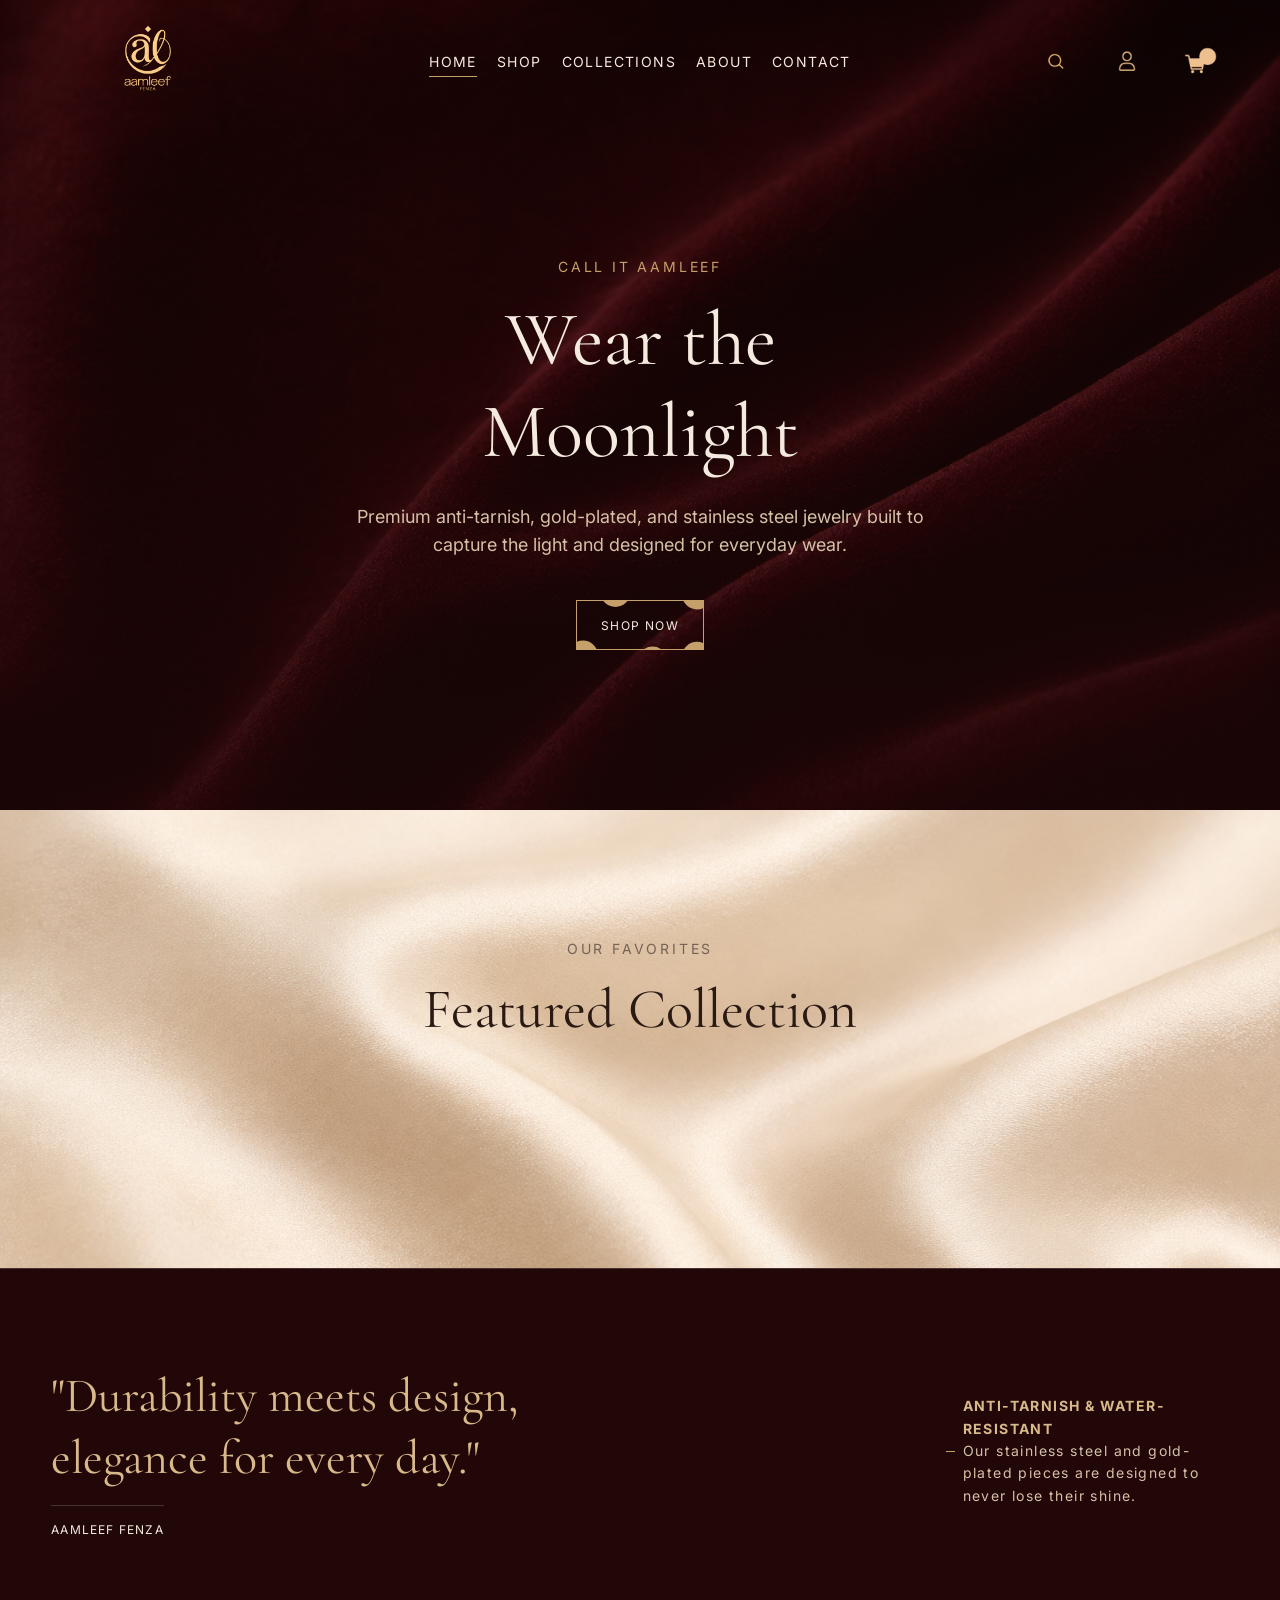
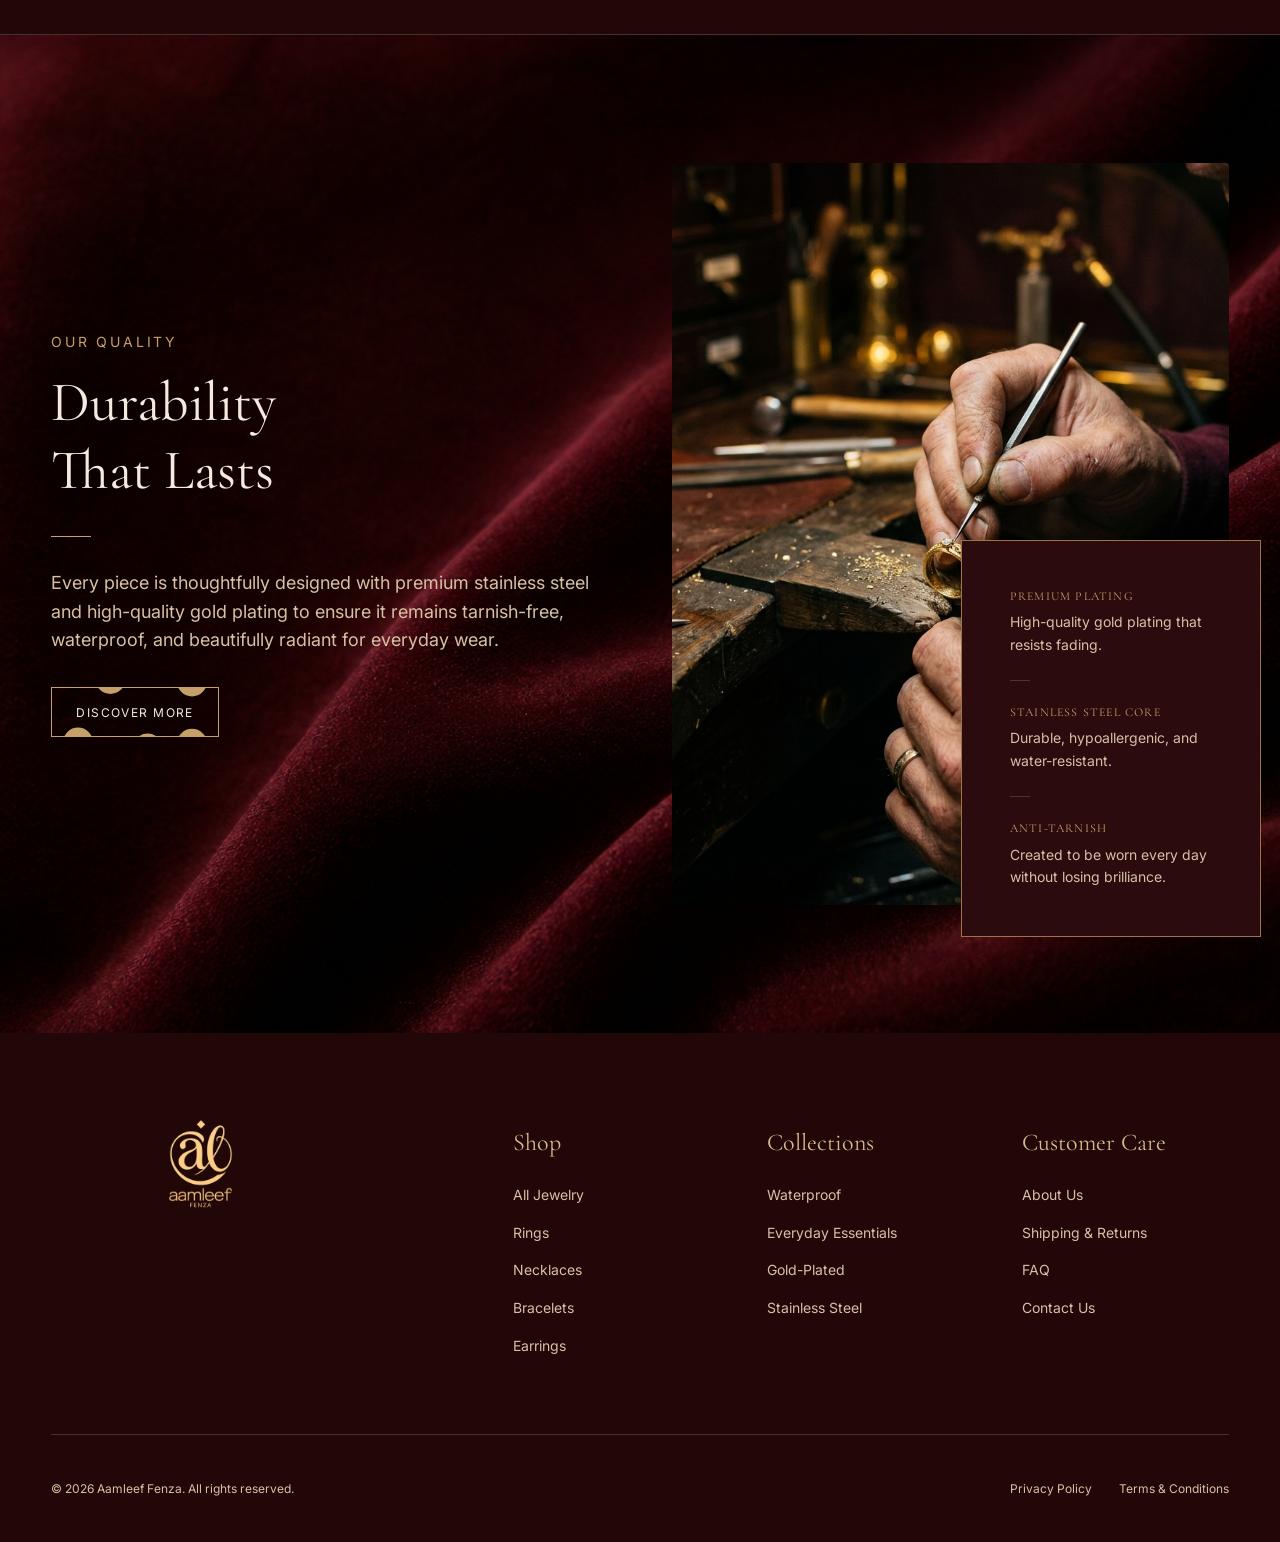
==== index.html @ 9d0b4dc7 "Initial commit: Aamleef storefront setup" ====
<!DOCTYPE html>
<html lang="en">

<head>
    <meta charset="UTF-8">
    <meta name="viewport" content="width=device-width, initial-scale=1.0">
    <title>Aamleef Fenza | Premium Stainless Steel & Gold-Plated Jewelry</title>
    <meta name="description"
        content="Discover premium anti-tarnish, gold-plated, and stainless steel jewelry designed for everyday wear and enduring beauty.">
    <link rel="preconnect" href="https://fonts.googleapis.com">
    <link rel="preconnect" href="https://fonts.gstatic.com" crossorigin>
    <link
        href="https://fonts.googleapis.com/css2?family=Cormorant+Garamond:wght@400;500;600;700&family=Inter:wght@300;400;500;600&display=swap"
        rel="stylesheet">
    <link rel="stylesheet" href="assets/css/style.css">
    <script type="module" src="https://cdn.shopify.com/storefront/web-components.js"></script>
    <link rel="icon" type="image/png" href="assets/images/favicon.png">
</head>

<body>
    <shopify-store store-domain="2p1s8f-yx.myshopify.com" public-access-token="730fb496b29ebd0c38574b927925f703"
        country="US" language="en">
        <header class="site-header">
            <div class="site-header__inner">
                <div class="header-left-col">
                    <button class="icon-btn mobile-menu-btn" aria-label="Menu">&#9776;</button>
                    <a href="index.html" class="logo"><img src="assets/images/logo.png?v=2" alt="Aamleef Fenza Logo"
                            class="header-logo-img"></a>
                </div>
                <nav class="main-nav">
                    <a href="index.html" class="nav-link active">Home</a>
                    <a href="shop.html" class="nav-link">Shop</a>
                    <a href="collections.html" class="nav-link">Collections</a>
                    <a href="about.html" class="nav-link">About</a>
                    <a href="contact.html" class="nav-link">Contact</a>
                </nav>
                <div class="header-icons" style="display: flex; align-items: center; gap: 0;">
                    <button class="icon-btn" aria-label="Search" onclick="openSearchModal()"
                        style="display: flex; align-items: center; justify-content: center; padding: 0; cursor: pointer;">
                        <img src="assets/images/icon-search.png" alt="Search"
                            style="width: 72px; height: 72px; object-fit: contain;">
                    </button>

                    <button class="icon-btn" aria-label="Account"
                        onclick="window.open('https://2p1s8f-yx.myshopify.com/account', '_blank')"
                        style="display: flex; align-items: center; justify-content: center; padding: 0; cursor: pointer;">
                        <img src="assets/images/icon-account.png" alt="Account"
                            style="width: 72px; height: 72px; object-fit: contain;">
                    </button>

                    <button class="icon-btn" aria-label="Cart" onclick="document.getElementById('cart').showModal()"
                        style="display: flex; align-items: center; justify-content: center; padding: 0; position: relative;">
                        <span id="cart-count"
                            style="position: absolute; top: 2px; right: 2px; background: #c6a06a; color: #210708; font-family: Inter, sans-serif; font-size: 0.6rem; font-weight: 700; min-width: 18px; height: 18px; border-radius: 50%; display: flex; align-items: center; justify-content: center; pointer-events: none; opacity: 0; transition: opacity 0.3s, transform 0.3s; transform: scale(0.5);">0</span>
                        <img src="assets/images/icon-cart.png" alt="Cart"
                            style="width: 72px; height: 72px; object-fit: contain;">
                    </button>
                </div>
            </div>
        </header>

        <div id="drawer-overlay"></div>

        <nav id="mobile-drawer" aria-label="Mobile Navigation">
            <div class="drawer-header">
                <a href="index.html" class="drawer-logo">
                    <img src="assets/images/logo.png?v=2" alt="Aamleef Fenza">
                </a>
                <button id="drawer-close" class="drawer-close" aria-label="Close menu">&times;</button>
            </div>
            <div class="drawer-nav">
                <a href="index.html" class="active">Home</a>
                <a href="shop.html">Shop</a>
                <a href="collections.html">Collections</a>
                <a href="about.html">About</a>
                <a href="contact.html">Contact</a>
            </div>
            <div class="drawer-footer">
                <button class="icon-btn" aria-label="Search" onclick="closeDrawer(); openSearchModal()"><img
                        src="assets/images/icon-search.png" alt="Search"
                        style="width:40px;height:40px;object-fit:contain;filter:invert(1) sepia(1) saturate(5) hue-rotate(345deg) brightness(0.9);"></button>
                <button class="icon-btn" aria-label="Cart"
                    onclick="closeDrawer(); document.getElementById('cart').showModal()"><img
                        src="assets/images/icon-cart.png" alt="Cart"
                        style="width:40px;height:40px;object-fit:contain;filter:invert(1) sepia(1) saturate(5) hue-rotate(345deg) brightness(0.9);"></button>
            </div>
        </nav>

        <main>
            <section class="hero">
                <div class="hero__video-wrapper">
                    <video autoplay loop muted playsinline poster="assets/images/bg-burgundy.png" class="hero__video">
                        <source src="assets/videos/hero-cinematic.mp4" type="video/mp4">
                    </video>
                    <div class="hero__video-overlay"></div>
                </div>

                <div class="container" style="position: relative; z-index: 5;">
                    <div class="hero__content reveal" style="margin: 0 auto; max-width: 800px; padding: 4rem 0;">
                        <span class="eyebrow">Call it Aamleef</span>
                        <h1 style="font-size: var(--fs-hero); margin-bottom: 1.5rem; color: var(--text-light);">Wear
                            the<br>Moonlight</h1>
                        <p
                            style="font-size: var(--fs-md); color: var(--text-muted-light); margin-left: auto; margin-right: auto; margin-bottom: 2.5rem; max-width: 600px;">
                            Premium anti-tarnish, gold-plated, and stainless steel jewelry built to capture the light
                            and designed for everyday wear.</p>
                        <div class="hero__actions" style="justify-content: center; margin-top: 2rem;">
                            <a href="shop.html" class="btn btn--primary" style="display: inline-flex; align-items: center; justify-content: center;">
                                <span></span><span></span><span></span><span></span><span></span>
                                <span>Shop Now</span>
                            </a>
                        </div>
                    </div>
                </div>
            </section>

            <section class="featured-collection">
                <div class="container">
                    <div class="section-header reveal">
                        <span class="eyebrow" style="color: var(--text-muted-dark);">Our Favorites</span>
                        <h2>Featured Collection</h2>
                    </div>
                    <div class="carousel-grid">
                        <shopify-list-context type="product" query="products" first="8">
                            <template>
                                <div class="product-card reveal is-visible">
                                    <div class="product-image-wrapper" style="position: relative;">
                                        <shopify-media query="product.selectedOrFirstAvailableVariant.image"
                                            style="width: 100%; height: 100%; object-fit: cover; display: block; aspect-ratio: 1; border-radius: 8px;"></shopify-media>
                                        <button shopify-attr--data-handle="product.handle"
                                            onclick="window.location.href = 'product.html?handle=' + this.getAttribute('data-handle')"
                                            class="btn btn--dark"
                                            style="position: absolute; bottom: 20px; left: 50%; transform: translateX(-50%); width: calc(100% - 40px); opacity: 0; transition: opacity 0.3s; z-index: 10;"><span></span><span></span><span></span><span></span><span></span><span>Buy now</span>
                                                </span></button>
                                    </div>
                                    <h3 class="product-title" style="margin-top: 1rem;"><shopify-data
                                            query="product.title"></shopify-data></h3>
                                    <p class="product-price"><shopify-money
                                            query="product.selectedOrFirstAvailableVariant.price"></shopify-money></p>
                                </div>
                            </template>
                        </shopify-list-context>
                    </div>
                    <style>
                        .carousel-grid {
                            display: flex;
                            overflow-x: auto;
                            scroll-snap-type: x mandatory;
                            gap: 2rem;
                            padding-bottom: 2rem;
                            /* Firefox elegant scrollbar */
                            scrollbar-width: thin;
                            scrollbar-color: var(--gold) rgba(43, 26, 20, 0.04);
                        }

                        /* WebKit (Chrome, Safari, Edge) elegant scrollbar */
                        .carousel-grid::-webkit-scrollbar {
                            height: 6px;
                            /* Small, thin, and unobtrusive */
                        }

                        .carousel-grid::-webkit-scrollbar-track {
                            background: rgba(43, 26, 20, 0.04);
                            /* Very faint dark track to match the cream background */
                            border-radius: 10px;
                        }

                        .carousel-grid::-webkit-scrollbar-thumb {
                            background: var(--gold);
                            border-radius: 10px;
                        }

                        .carousel-grid::-webkit-scrollbar-thumb:hover {
                            background: var(--gold-deep);
                        }

                        .carousel-grid>shopify-list-context {
                            display: contents;
                        }

                        .carousel-grid .product-card {
                            flex: 0 0 320px;
                            scroll-snap-align: start;
                        }

                        @media (max-width: 768px) {
                            .carousel-grid .product-card {
                                flex: 0 0 260px;
                            }
                        }

                        .product-card:hover .product-image-wrapper button {
                            opacity: 1 !important;
                        }
                    </style>
                </div>
            </section>

            <section class="quote-strip">
                <div class="container quote-strip__inner">
                    <blockquote class="reveal">
                        "Durability meets design,<br>elegance for every day."
                        <div
                            style="font-size: var(--fs-xs); font-family: var(--font-body); letter-spacing: 0.1em; color: var(--text-light); margin-top: 1rem; border-top: 1px solid var(--border-light); padding-top: 1rem; width: max-content;">
                            AAMLEEF FENZA</div>
                    </blockquote>
                    <div class="quote-strip__meta reveal" style="transition-delay: 0.2s;">
                        <div>
                            <span style="display:block">
                                <strong
                                    style="color: var(--gold-soft); letter-spacing: 0.1em; font-size: var(--fs-sm);">Anti-Tarnish
                                    & Water-Resistant</strong><br>
                                <span
                                    style="text-transform: none; font-size: var(--fs-sm); color: var(--text-muted-light);">Our
                                    stainless steel and gold-plated pieces are designed to never lose their
                                    shine.</span>
                            </span>
                        </div>
                    </div>
                </div>
            </section>

            <section class="story-split">
                <div class="container story-split__inner">
                    <div class="story-content reveal">
                        <span class="eyebrow">Our Quality</span>
                        <h2>Durability<br>That Lasts</h2>
                        <div style="width: 40px; height: 1px; background: var(--gold); margin-bottom: 2rem;"></div>
                        <p>Every piece is thoughtfully designed with premium stainless steel and high-quality gold
                            plating to ensure it remains tarnish-free, waterproof, and beautifully radiant for everyday
                            wear.</p>
                        <a href="about.html"
                            class="btn btn--primary"><span></span><span></span><span></span><span></span><span></span><span>Discover
                                More</span></a>
                    </div>
                    <div class="story-media reveal" style="transition-delay: 0.2s;">
                        <img src="assets/images/craftsmanship.png" alt="Premium gold-plated stainless steel jewelry">
                        <div class="story-info-card">
                            <div style="margin-bottom: 1.5rem;">
                                <h4
                                    style="font-size: var(--fs-xs); text-transform: uppercase; letter-spacing: 0.1em; color: var(--gold); margin-bottom: 0.5rem;">
                                    Premium Plating</h4>
                                <p style="font-size: var(--fs-sm); color: var(--text-muted-light); margin: 0;">
                                    High-quality gold plating that resists fading.</p>
                            </div>
                            <div
                                style="width: 20px; height: 1px; background: var(--border-light); margin-bottom: 1.5rem;">
                            </div>
                            <div style="margin-bottom: 1.5rem;">
                                <h4
                                    style="font-size: var(--fs-xs); text-transform: uppercase; letter-spacing: 0.1em; color: var(--gold); margin-bottom: 0.5rem;">
                                    Stainless Steel Core</h4>
                                <p style="font-size: var(--fs-sm); color: var(--text-muted-light); margin: 0;">Durable,
                                    hypoallergenic, and water-resistant.</p>
                            </div>
                            <div
                                style="width: 20px; height: 1px; background: var(--border-light); margin-bottom: 1.5rem;">
                            </div>
                            <div>
                                <h4
                                    style="font-size: var(--fs-xs); text-transform: uppercase; letter-spacing: 0.1em; color: var(--gold); margin-bottom: 0.5rem;">
                                    Anti-Tarnish</h4>
                                <p style="font-size: var(--fs-sm); color: var(--text-muted-light); margin: 0;">Created
                                    to be worn every day without losing brilliance.</p>
                            </div>
                        </div>
                    </div>
                </div>
            </section>
        </main>

        <dialog id="search-modal" class="search-modal">
            <div class="search-modal__inner">
                <div class="search-modal__topbar">
                    <div class="search-modal__title">Search the site</div>
                    <button id="search-close" class="search-close" type="button"
                        aria-label="Close search">&times;</button>
                </div>
                <form id="search-form" class="search-form">
                    <input id="search-input" class="search-field" type="search" name="query"
                        placeholder="Search pages or products">
                    <div id="search-results" class="search-results"></div>
                    <div id="search-empty" class="search-empty">
                        Start with one of these:
                        <div class="search-empty__links">
                            <a href="shop.html" data-search-index data-search-title="Shop all jewelry"
                                data-search-meta="Products">Shop all jewelry</a>
                            <a href="collections.html" data-search-index data-search-title="Collections"
                                data-search-meta="Page">Collections</a>
                            <a href="product.html?handle=lumiere-ring" data-search-index
                                data-search-title="Lumiere Ring" data-search-meta="Product">Lumiere Ring</a>
                            <a href="contact.html" data-search-index data-search-title="Contact"
                                data-search-meta="Support">Contact</a>
                        </div>
                    </div>
                </form>
            </div>
        </dialog>

        <footer class="site-footer">
            <div class="container">
                <div class="footer-grid">
                    <div class="footer-brand">
                        <a href="index.html" class="logo"><img src="assets/images/logo.png?v=2" alt="Aamleef Fenza Logo"
                                style="height: 200px; width: auto; margin: -60px 0;"></a>
                    </div>
                    <div class="footer-col">
                        <h4 class="footer-title">Shop</h4>
                        <ul class="footer-links">
                            <li><a href="shop.html">All Jewelry</a></li>
                            <li><a href="product.html?handle=lumiere-ring">Rings</a></li>
                            <li><a href="collections.html">Necklaces</a></li>
                            <li><a href="collections.html">Bracelets</a></li>
                            <li><a href="collections.html">Earrings</a></li>
                        </ul>
                    </div>
                    <div class="footer-col">
                        <h4 class="footer-title">Collections</h4>
                        <ul class="footer-links">
                            <li><a href="collections.html">Waterproof</a></li>
                            <li><a href="collections.html">Everyday Essentials</a></li>
                            <li><a href="collections.html">Gold-Plated</a></li>
                            <li><a href="collections.html">Stainless Steel</a></li>
                        </ul>
                    </div>
                    <div class="footer-col">
                        <h4 class="footer-title">Customer Care</h4>
                        <ul class="footer-links">
                            <li><a href="about.html">About Us</a></li>
                            <li><a href="contact.html">Shipping & Returns</a></li>
                            <li><a href="contact.html">FAQ</a></li>
                            <li><a href="contact.html">Contact Us</a></li>
                        </ul>
                    </div>
                </div>
                <div class="footer-bottom">
                    <p>&copy; 2026 Aamleef Fenza. All rights reserved.</p>
                    <div class="footer-legal">
                        <a href="contact.html" style="margin-right: 1.5rem; color: var(--text-muted-light);">Privacy
                            Policy</a>
                        <a href="contact.html" style="color: var(--text-muted-light);">Terms & Conditions</a>
                    </div>
                </div>
            </div>
        </footer>

        <shopify-cart id="cart"></shopify-cart>
    </shopify-store>
    <script src="assets/js/main.js"></script>
</body>

</html>
---- assets/css/style.css ----
:root {
  --bg-dark: #210708;
  --bg-dark-2: #2b0b0d;
  --bg-dark-3: #3a1114;
  --bg-cream: #f6f0e8;
  --bg-cream-2: #efe5d7;
  --gold: #c6a06a;
  --gold-soft: #d8b98a;
  --gold-deep: #9c7447;
  --text-light: #f4eadf;
  --text-muted-light: #d6c1a7;
  --text-dark: #2b1a14;
  --text-muted-dark: #746356;
  --border-light: rgba(244, 234, 223, 0.18);
  --border-dark: rgba(43, 26, 20, 0.12);
  --shadow-soft: 0 10px 30px rgba(0, 0, 0, 0.16);
  --shadow-luxury: 0 20px 60px rgba(20, 4, 4, 0.28);

  --font-display: 'Cormorant Garamond', serif;
  --font-body: 'Inter', sans-serif;

  --fs-xs: 0.75rem;
  --fs-sm: 0.875rem;
  --fs-base: 1rem;
  --fs-md: 1.125rem;
  --fs-lg: 1.5rem;
  --fs-xl: 2.25rem;
  --fs-2xl: 3.5rem;
  --fs-hero: clamp(3rem, 6vw, 5.5rem);
}

*,
*::before,
*::after {
  box-sizing: border-box;
}

html {
  scroll-behavior: smooth;
}

body {
  margin: 0;
  font-family: var(--font-body);
  background: var(--bg-dark) url('../images/bg-burgundy.png') center/cover fixed;
  color: var(--text-light);
  line-height: 1.6;
  -webkit-font-smoothing: antialiased;
  text-rendering: optimizeLegibility;
  padding-top: 96px;
}

img {
  max-width: 100%;
  display: block;
}

a {
  color: inherit;
  text-decoration: none;
}

button {
  font: inherit;
  background: none;
  border: none;
  cursor: pointer;
}

dialog {
  border: none;
  padding: 0;
}

h1,
h2,
h3,
h4,
h5,
h6 {
  font-family: var(--font-display);
  font-weight: 400;
  margin-top: 0;
  line-height: 1.2;
}

.container {
  width: min(92%, 1280px);
  margin-inline: auto;
}

.grid {
  display: grid;
  gap: 2rem;
}

.grid--4 {
  grid-template-columns: repeat(4, 1fr);
}

@media (max-width: 1024px) {
  .grid--4 {
    grid-template-columns: repeat(2, 1fr);
  }
}

@media (max-width: 640px) {
  .grid--4 {
    grid-template-columns: 1fr;
  }
}

/* Typography Utilities */
.text-display {
  font-family: var(--font-display);
}

.text-body {
  font-family: var(--font-body);
}

.text-center {
  text-align: center;
}

.uppercase {
  text-transform: uppercase;
  letter-spacing: 0.1em;
}

.muted-light {
  color: var(--text-muted-light);
}

.muted-dark {
  color: var(--text-muted-dark);
}

.text-dark {
  color: var(--text-dark);
}

/* Buttons */
.btn {
  display: inline-flex;
  align-items: center;
  justify-content: center;
  padding: 0.9rem 1.5rem;
  min-height: 46px;
  border: 1px solid var(--gold);
  text-transform: uppercase;
  letter-spacing: 0.12em;
  font-size: var(--fs-xs);
  position: relative;
  overflow: hidden;
  cursor: pointer;
  z-index: 1;
}

.btn span:not(:last-child) {
  position: absolute;
  left: 50%;
  top: 50%;
  transform: translate(-50%, -50%);
  height: 30px;
  width: 30px;
  background-color: var(--gold);
  border-radius: 50%;
  transition: .6s ease;
  z-index: -1;
}

.btn span:last-child {
  position: relative;
  z-index: 2;
  transition: color 0.3s ease;
}

.btn span:nth-child(1) {
  transform: translate(-3.3em, -4em);
}

.btn span:nth-child(2) {
  transform: translate(-6em, 1.3em);
}

.btn span:nth-child(3) {
  transform: translate(-.2em, 1.8em);
}

.btn span:nth-child(4) {
  transform: translate(3.5em, 1.4em);
}

.btn span:nth-child(5) {
  transform: translate(3.5em, -3.8em);
}

.btn:hover span:not(:last-child) {
  transform: translate(-50%, -50%) scale(5);
  transition: 1.5s ease;
}

.btn--primary {
  background: transparent;
  color: var(--text-light);
}

.btn--primary span:not(:last-child) {
  background-color: var(--gold);
}

.btn--primary:hover span:last-child {
  color: var(--bg-dark);
}

.btn--secondary {
  border-color: var(--border-light);
  color: var(--text-light);
}

.btn--secondary span:not(:last-child) {
  background-color: rgba(244, 234, 223, 0.15);
}

.btn--dark {
  border-color: var(--text-dark);
  color: var(--text-dark);
}

.btn--dark span:not(:last-child) {
  background-color: var(--text-dark);
}

.btn--dark:hover span:last-child {
  color: var(--bg-cream);
}


/* Animations */
.reveal {
  opacity: 0;
  transform: translateY(24px);
  transition: opacity 0.8s ease, transform 0.8s ease;
}

.reveal.is-visible {
  opacity: 1;
  transform: translateY(0);
}

/* Announcement Bar */
.announcement-bar {
  background: var(--bg-dark-2);
  color: var(--text-muted-light);
  text-align: center;
  padding: 0.5rem;
  font-size: var(--fs-xs);
  letter-spacing: 0.1em;
  text-transform: uppercase;
  border-bottom: 1px solid var(--border-light);
}

/* Header — always sticky, visible everywhere */
.site-header {
  position: fixed;
  top: 0;
  left: 0;
  right: 0;
  z-index: 1000;
  padding: 0;
  background: transparent;
  border-bottom: 1px solid transparent;
  transition: background 0.45s ease, border-color 0.45s ease;
}

/* Scrolled: dark background fills full width */
.site-header.is-scrolled {
  background: rgba(33, 7, 8, 0.96);
  backdrop-filter: blur(14px);
  -webkit-backdrop-filter: blur(14px);
  border-bottom: 1px solid var(--border-light);
}

/* ── Inner container: transitions to a narrowed pill when compact ── */
.site-header__inner {
  padding: 1rem 3.5%;
  display: flex;
  justify-content: space-between;
  align-items: center;
  width: 100%;
  max-width: 100%;
  margin: 0 auto;
  transition: padding 0.45s ease, max-width 0.45s ease, margin 0.45s ease;
}

/* Compact: inner shrinks to ~90% width, centered — the "narrow" effect */
.site-header.is-compact .site-header__inner {
  padding: 0.45rem 3%;
  max-width: 96%;
  margin: 0 auto;
}

@media (max-width: 768px) {
  .site-header__inner {
    padding: 1rem 1rem;
  }

  .site-header.is-compact .site-header__inner {
    padding: 0.9rem 1rem;
    max-width: 100%;
  }
}

.header-left-col {
  display: flex;
  align-items: center;
  flex: 1;
}

.header-phone {
  font-family: var(--font-display);
  font-size: 1.1rem;
  color: var(--gold-soft);
  letter-spacing: 0.1em;
  display: none;
}

@media (min-width: 1024px) {
  .header-phone {
    display: block;
  }
}

/* Logo image — large on hero, shrinks when compact */
.header-logo-img {
  height: 96px;
  width: auto;
  margin: -10px 0;
  transform: translateX(0);
  transition: height 0.45s ease, margin 0.45s ease, transform 0.45s ease;
}

@media (min-width: 1280px) {
  .header-logo-img {
    height: 148px;
    margin: -28px 0;
    transform: translateX(-8px);
  }
}

@media (min-width: 900px) and (max-width: 1279px) {
  .header-logo-img {
    height: 104px;
    margin: -18px 0;
    transform: translateX(-4px);
  }
}

/* Compact logo: small on all screen sizes */
/* Compact logo: properly shrink on scroll */
.site-header.is-compact .header-logo-img {
  height: 66px !important;
  margin: -6px 0 !important;
  transform: translateX(0) scale(0.9) !important;
}

@media (min-width: 1280px) {
  .site-header.is-compact .header-logo-img {
    height: 100px !important;
    margin: -10px 0 !important;
  }
}

@media (min-width: 900px) and (max-width: 1279px) {
  .site-header.is-compact .header-logo-img {
    height: 70px !important;
    margin: -8px 0 !important;
  }
}

/* ─── Mobile Navigation Drawer ──────────────────────────────── */
#drawer-overlay {
  display: none;
  position: fixed;
  inset: 0;
  background: rgba(10, 2, 2, 0.6);
  z-index: 1100;
  backdrop-filter: blur(2px);
  opacity: 0;
  transition: opacity 0.3s ease;
}

#drawer-overlay.is-open {
  display: block;
  opacity: 1;
}

#mobile-drawer {
  position: fixed;
  top: 0;
  left: 0;
  width: min(320px, 85vw);
  height: 100dvh;
  background: var(--bg-dark-2);
  border-right: 1px solid var(--border-light);
  z-index: 1200;
  display: flex;
  flex-direction: column;
  transform: translateX(-100%);
  transition: transform 0.38s cubic-bezier(0.4, 0, 0.2, 1);
  overflow-y: auto;
}

#mobile-drawer.is-open {
  transform: translateX(0);
}

.drawer-header {
  display: flex;
  align-items: center;
  justify-content: space-between;
  padding: 1.25rem 1.5rem;
  border-bottom: 1px solid var(--border-light);
}

.drawer-logo img {
  height: 60px;
  width: auto;
}

.drawer-close {
  color: var(--text-muted-light);
  font-size: 1.5rem;
  line-height: 1;
  padding: 0.25rem;
  transition: color 0.2s;
}

.drawer-close:hover {
  color: var(--gold);
}

.drawer-nav {
  padding: 2rem 1.5rem;
  display: flex;
  flex-direction: column;
  gap: 0;
  flex: 1;
}

.drawer-nav a {
  font-family: var(--font-display);
  font-size: 1.6rem;
  color: var(--text-light);
  padding: 0.75rem 0;
  border-bottom: 1px solid var(--border-light);
  letter-spacing: 0.04em;
  transition: color 0.2s, padding-left 0.2s;
}

.drawer-nav a:last-child {
  border-bottom: none;
}

.drawer-nav a:hover,
.drawer-nav a.active {
  color: var(--gold);
  padding-left: 0.5rem;
}

.drawer-footer {
  padding: 1.5rem;
  border-top: 1px solid var(--border-light);
  display: flex;
  gap: 1rem;
  justify-content: flex-start;
}

.drawer-footer .icon-btn img {
  width: 40px;
  height: 40px;
}

.logo {
  font-family: var(--font-display);
  font-size: var(--fs-lg);
  font-weight: 500;
  color: var(--gold);
  text-transform: uppercase;
  letter-spacing: 2px;
}

.main-nav {
  display: none;
}

@media (min-width: 900px) {
  .main-nav {
    display: flex;
    flex: 1;
    justify-content: center;
    gap: 1.25rem;
  }
}


@media (min-width: 900px) and (max-width: 1279px) {
  .site-header__inner {
    display: grid;
    grid-template-columns: auto 1fr auto;
    gap: 1rem;
  }

  .header-left-col,
  .header-icons {
    flex: unset;
  }

  .main-nav {
    gap: 0.9rem;
  }

  .nav-link {
    font-size: 0.72rem;
    letter-spacing: 0.08em;
  }

  .header-icons .icon-btn img {
    width: 52px !important;
    height: 52px !important;
  }
}

.nav-link {
  font-size: var(--fs-sm);
  text-transform: uppercase;
  letter-spacing: 0.1em;
  color: var(--text-light);
  transition: color 0.3s ease;
  position: relative;
  white-space: nowrap;
}

.nav-link::after {
  content: '';
  position: absolute;
  bottom: -4px;
  left: 0;
  width: 0;
  height: 1px;
  background: var(--gold);
  transition: width 0.3s ease;
}

.nav-link:hover::after,
.nav-link.active::after {
  width: 100%;
}

.header-icons {
  display: flex;
  gap: 0;
  align-items: center;
  flex: 1;
  justify-content: flex-end;
}

@media (min-width: 900px) {
  .header-icons {
    gap: 0.25rem;
  }
}

.mobile-menu-btn {
  display: flex;
  align-items: center;
  justify-content: center;
  font-size: 1.6rem;
  color: var(--gold);
  margin-right: -0.5rem;
  padding: 0.25rem;
  transition: opacity 0.2s;
}

.mobile-menu-btn:hover {
  opacity: 0.7;
}

@media (min-width: 900px) {
  .mobile-menu-btn {
    display: none;
  }
}

.icon-btn {
  color: var(--text-light);
  font-size: 1.2rem;
  transition: color 0.3s ease;
}

.icon-btn:hover {
  color: var(--gold);
}

.search-modal {
  width: min(92vw, 720px);
  background: var(--bg-cream);
  color: var(--text-dark);
  box-shadow: var(--shadow-luxury);
}

.search-modal::backdrop {
  background: rgba(20, 4, 4, 0.72);
  backdrop-filter: blur(8px);
}

.search-modal__inner {
  padding: 1.5rem;
}

.search-modal__topbar {
  display: flex;
  align-items: center;
  justify-content: space-between;
  gap: 1rem;
  margin-bottom: 1rem;
}

.search-modal__title {
  font-family: var(--font-display);
  font-size: var(--fs-xl);
}

.search-close {
  width: 42px;
  height: 42px;
  display: inline-flex;
  align-items: center;
  justify-content: center;
  border: 1px solid var(--border-dark);
  color: var(--text-dark);
}

.search-form {
  display: grid;
  gap: 1rem;
}

.search-field {
  width: 100%;
  min-height: 56px;
  padding: 0.95rem 1rem;
  border: 1px solid var(--border-dark);
  background: rgba(255, 255, 255, 0.5);
  color: var(--text-dark);
  font-family: var(--font-body);
  font-size: var(--fs-base);
}

.search-field:focus {
  outline: none;
  border-color: var(--gold-deep);
}

.search-results {
  display: grid;
  gap: 0.75rem;
}

.search-result {
  display: grid;
  gap: 0.2rem;
  padding: 0.9rem 1rem;
  border: 1px solid var(--border-dark);
  background: rgba(255, 255, 255, 0.45);
  transition: border-color 0.25s ease, transform 0.25s ease;
}

.search-result:hover {
  border-color: var(--gold-deep);
  transform: translateY(-1px);
}

.search-result__meta {
  font-size: var(--fs-xs);
  text-transform: uppercase;
  letter-spacing: 0.12em;
  color: var(--text-muted-dark);
}

.search-result__title {
  font-family: var(--font-display);
  font-size: var(--fs-lg);
}

.search-empty {
  padding: 1rem 0 0.25rem;
  color: var(--text-muted-dark);
}

.search-empty__links {
  display: flex;
  flex-wrap: wrap;
  gap: 0.75rem;
  margin-top: 1rem;
}

.search-empty__links a {
  padding: 0.55rem 0.85rem;
  border: 1px solid var(--border-dark);
}

/* Hero Section */
/* Hero Section */
/* Hero Section */
/* Hero Section */
.hero {
  position: relative;
  min-height: 90vh;
  display: flex;
  align-items: center;
  justify-content: center;
  /* Forces horizontal centering of child containers */
  overflow: hidden;
  padding-bottom: 3rem;
  margin-top: -96px;
  padding-top: calc(3rem + 96px);
  background: var(--bg-dark) url('../images/bg-burgundy.png') center/cover;
}

/* Video Wrapper Layer */
.hero__video-wrapper {
  position: absolute;
  top: 0;
  left: 0;
  width: 100%;
  height: 100%;
  z-index: 1;
  display: none;
  /* Hidden by default on mobile phones */
}

.hero__video {
  width: 100%;
  height: 100%;
  object-fit: cover;
  /* Forces the video to fill the screen without distorting */
}

/* Semi-transparent overlay to ensure text contrast stays perfect */
.hero__video-overlay {
  position: absolute;
  inset: 0;
  background: linear-gradient(to bottom, rgba(33, 7, 8, 0.4), rgba(33, 7, 8, 0.75));
}

/* Show the cinematic background video strictly on Tablet and Desktop views */
@media (min-width: 641px) {
  .hero__video-wrapper {
    display: block;
  }
}

@media (max-width: 768px) {
  .hero {
    min-height: 100dvh !important; /* Forces the section to be exactly full-screen on mobile */
    display: flex !important;
    align-items: center !important;
    justify-content: center !important;
    padding-bottom: 2rem;
    margin-top: -84px; /* Pulls it up perfectly behind your transparent mobile header */
    padding-top: calc(2rem + 84px);
    box-sizing: border-box;
  }
}

.hero__inner {
  display: grid;
  grid-template-columns: 1fr;
  gap: 3rem;
  align-items: center;
}

@media (min-width: 1024px) {
  .hero__inner {
    grid-template-columns: 1fr 1fr;
  }
}

.hero__content {
  padding: 2rem 0;
  z-index: 2;
  text-align: center;
  width: 100%;
}

.eyebrow {
  display: block;
  font-size: var(--fs-sm);
  text-transform: uppercase;
  letter-spacing: 0.2em;
  color: var(--gold);
  margin-bottom: 1rem;
}

.hero h1 {
  font-size: var(--fs-hero);
  margin-bottom: 1.5rem;
  color: var(--text-light);
}

.hero p {
  font-size: var(--fs-md);
  color: var(--text-muted-light);
  margin-bottom: 2.5rem;
  max-width: 80%;
}

.hero__actions {
  display: flex;
  gap: 1rem;
  flex-wrap: wrap;
}

.hero__media {
  position: relative;
  height: 60vh;
  width: 100%;
  border-radius: 4px;
  overflow: hidden;
}

@media (min-width: 1024px) {
  .hero__media {
    height: 80vh;
  }
}

.hero__media img {
  width: 100%;
  height: 100%;
  object-fit: cover;
  object-position: center;
}

/* Featured Collection */
.featured-collection {
  padding: 8rem 3rem;
  background: var(--bg-cream) url('../images/bg-creme.png') center/cover;
  color: var(--text-dark);
}

@media (min-width: 768px) {
  .featured-collection {
    padding: 8rem 5rem;
  }
}

@media (min-width: 1280px) {
  .featured-collection {
    padding: 8rem 6rem;
  }
}

.section-header {
  text-align: center;
  margin-bottom: 4rem;
}

.section-header h2 {
  font-size: var(--fs-2xl);
  color: var(--text-dark);
  margin-bottom: 1rem;
}

.product-card {
  background: #fbf7f1 url('../images/bg-creme.png') center/cover;
  color: var(--text-dark);
  border: 1px solid rgba(43, 26, 20, 0.08);
  padding-bottom: 1.5rem;
  transition: transform 0.35s ease, box-shadow 0.35s ease;
  position: relative;
  text-align: center;
}

.product-card:hover {
  transform: translateY(-6px);
  box-shadow: var(--shadow-soft);
}

.product-image-wrapper {
  position: relative;
  aspect-ratio: 4/5;
  overflow: hidden;
  background: var(--bg-cream-2);
  margin-bottom: 1.5rem;
}

.product-image-wrapper img {
  width: 100%;
  height: 100%;
  object-fit: cover;
  transition: transform 0.8s ease;
}

.product-card:hover .product-image-wrapper img {
  transform: scale(1.05);
}

.product-title {
  font-family: var(--font-display);
  font-size: var(--fs-lg);
  margin-bottom: 0.5rem;
}

.product-info .price {
  font-family: var(--font-display);
  /* Adds the luxury serif font */
  font-size: 2rem;
  /* Slightly larger for better hierarchy */
  color: var(--text-dark);
  /* Crisp, high-contrast visibility */
  margin-bottom: 1.5rem;
}

/* --- Desktop Product Card Layout Logic --- */
/* --- Desktop Product Card Layout Logic (Static Button) --- */
.product-card {
  display: flex !important;
  flex-direction: column !important;
  justify-content: space-between !important; 
  height: 100%;
}

.product-card__buy-btn {
  opacity: 1 !important;             /* Permanently visible on desktop */
  transform: none !important;         /* Removes the hover sliding movement */
  position: relative !important;      /* Safely anchors the inner bubble spans */
  overflow: hidden !important;        /* Keeps bubble effects contained inside */
  width: 85% !important;
  margin: 0.75rem auto 0 auto !important; /* Spaces it perfectly below the price */
  display: inline-flex !important;
}

/* Clear out the old hover activation rule completely */
@media (min-width: 769px) {
  .product-card:hover .product-card__buy-btn {
    opacity: 1 !important;
    transform: none !important;
  }
}

.product-card:hover .btn {
  opacity: 1;
  transform: translateX(-50%) translateY(0);
}

/* Quote Strip */
.quote-strip {
  padding: 6rem 0;
  background: var(--bg-dark-3) url('../images/bg-burgundy.png') center/cover fixed;
  border-top: 1px solid var(--border-light);
  border-bottom: 1px solid var(--border-light);
}

.quote-strip__inner {
  display: grid;
  grid-template-columns: 1fr;
  gap: 3rem;
  align-items: center;
}

@media (min-width: 1024px) {
  .quote-strip__inner {
    grid-template-columns: 3fr 1fr;
  }
}

.quote-strip blockquote {
  font-family: var(--font-display);
  font-size: clamp(2rem, 4vw, 3rem);
  margin: 0;
  color: var(--gold-soft);
  line-height: 1.3;
}

.quote-strip__meta {
  display: flex;
  flex-direction: column;
  gap: 1.5rem;
}

.quote-strip__meta div {
  font-size: var(--fs-sm);
  text-transform: uppercase;
  letter-spacing: 0.1em;
  color: var(--text-muted-light);
  display: flex;
  align-items: center;
  gap: 0.5rem;
}

.quote-strip__meta div::before {
  content: '';
  width: 20px;
  height: 1px;
  background: var(--gold);
}

/* Story Split */
.story-split {
  padding: 8rem 0;
  background: var(--bg-dark) url('../images/bg-burgundy.png') center/cover;
}

.story-split__inner {
  display: grid;
  grid-template-columns: 1fr;
  gap: 4rem;
  align-items: center;
}

@media (min-width: 1024px) {
  .story-split__inner {
    grid-template-columns: 1fr 1fr;
  }
}

.story-media {
  position: relative;
  aspect-ratio: 3/4;
}

.story-media img {
  width: 100%;
  height: 100%;
  object-fit: cover;
  border-radius: 4px;
}

.story-info-card {
  position: absolute;
  bottom: -2rem;
  right: -2rem;
  background: var(--bg-dark-2);
  padding: 3rem;
  border: 1px solid var(--gold-deep);
  max-width: 300px;
  display: none;
}

@media (min-width: 1024px) {
  .story-info-card {
    display: block;
  }
}

.story-content h2 {
  font-size: var(--fs-2xl);
  margin-bottom: 2rem;
}

.story-content p {
  color: var(--text-muted-light);
  margin-bottom: 2rem;
  font-size: var(--fs-md);
}

/* Footer */
.site-footer {
  background: var(--bg-dark);
  padding: 6rem 0 2rem;
  border-top: none;
}

.footer-grid {
  display: grid;
  grid-template-columns: 1fr;
  gap: 3rem;
  margin-bottom: 4rem;
}

@media (min-width: 768px) {
  .footer-grid {
    grid-template-columns: repeat(2, 1fr);
  }
}

@media (min-width: 1024px) {
  .footer-grid {
    grid-template-columns: 2fr 1fr 1fr 1fr;
  }
}

.footer-brand .logo {
  font-size: var(--fs-2xl);
  margin-bottom: 1.5rem;
  display: inline-block;
}

.footer-brand p {
  color: var(--text-muted-light);
  max-width: 300px;
}

.footer-title {
  font-family: var(--font-display);
  font-size: var(--fs-lg);
  color: var(--gold-soft);
  margin-bottom: 1.5rem;
}

.footer-links {
  list-style: none;
  padding: 0;
  margin: 0;
}

.footer-links li {
  margin-bottom: 0.75rem;
}

.footer-links a {
  color: var(--text-muted-light);
  font-size: var(--fs-sm);
  transition: color 0.3s ease;
}

.footer-links a:hover {
  color: var(--gold);
}

.footer-bottom {
  border-top: 1px solid var(--border-light);
  padding-top: 2rem;
  display: flex;
  flex-direction: column;
  align-items: center;
  gap: 1rem;
  font-size: var(--fs-xs);
  color: var(--text-muted-light);
}

@media (min-width: 768px) {
  .footer-bottom {
    flex-direction: row;
    justify-content: space-between;
  }
}

/* Page Headers (Shop, About, etc) */
.page-header {
  padding: 10rem 0 6rem;
  background: var(--bg-dark-2) url('../images/bg-burgundy.png') center/cover;
  text-align: center;
  border-bottom: 1px solid var(--border-light);
}

.page-header h1 {
  font-size: clamp(3rem, 5vw, 4rem);
  color: var(--text-light);
  margin-bottom: 1rem;
}

.breadcrumbs {
  font-size: var(--fs-xs);
  text-transform: uppercase;
  letter-spacing: 0.1em;
  color: var(--text-muted-light);
}

.breadcrumbs a {
  transition: color 0.3s ease;
}

.breadcrumbs a:hover {
  color: var(--gold);
}

/* Shop Layout */
.shop-layout {
  padding: 4rem 0;
  background: var(--bg-cream) url('../images/bg-creme.png') center/cover;
  color: var(--text-dark);
}

@media (min-width: 768px) {
  .shop-layout {
    padding: 4rem 0;
  }
}

@media (min-width: 1280px) {
  .shop-layout {
    padding: 4rem 0;
  }
}

.sidebar h3 {
  font-family: var(--font-display);
  font-size: var(--fs-lg);
  margin-bottom: 1.5rem;
  padding-bottom: 0.5rem;
  border-bottom: 1px solid var(--border-dark);
}

.filter-group {
  margin-bottom: 2rem;
}

.filter-group h4 {
  font-size: var(--fs-sm);
  text-transform: uppercase;
  letter-spacing: 0.1em;
  margin-bottom: 1rem;
  font-family: var(--font-body);
  font-weight: 600;
}

.filter-list {
  list-style: none;
  padding: 0;
  margin: 0;
}

.filter-list li {
  margin-bottom: 0.5rem;
}

.filter-list label {
  display: flex;
  align-items: center;
  gap: 0.5rem;
  font-size: var(--fs-sm);
  color: var(--text-muted-dark);
  cursor: pointer;
}

.shop-toolbar {
  display: flex;
  justify-content: space-between;
  align-items: center;
  margin-bottom: 2rem;
  font-size: var(--fs-sm);
  gap: 1rem;
  flex-wrap: wrap;
}

.shop-toolbar select {
  padding: 0.5rem;
  border: 1px solid var(--border-dark);
  background: transparent;
  font-family: inherit;
  font-size: inherit;
  color: inherit;
}

.shop-toolbar__controls {
  display: flex;
  gap: 0.75rem;
  align-items: center;
  flex-wrap: wrap;
}

.shop-search {
  min-width: min(100%, 280px);
}

.shop-aside-card {
  border: 1px solid var(--border-dark);
  padding: 1.5rem;
  margin-bottom: 1.5rem;
}

.shop-aside-card p {
  color: var(--text-muted-dark);
  margin-bottom: 1rem;
}

.shop-link-list {
  list-style: none;
  padding: 0;
  margin: 0;
  display: grid;
  gap: 0.75rem;
}

.shop-link-list a {
  color: var(--text-dark);
  border-bottom: 1px solid var(--border-dark);
  padding-bottom: 0.5rem;
}

/* Product Detail */
.product-detail-section {
  background: var(--bg-cream) url('../images/bg-creme.png') center/cover;
  color: var(--text-dark);
  padding: 4rem 3rem;
}

@media (min-width: 768px) {
  .product-detail-section {
    padding: 4rem 5rem;
  }
}

@media (min-width: 1280px) {
  .product-detail-section {
    padding: 4rem 6rem;
  }
}

.product-detail-grid {
  display: grid;
  gap: 4rem;
}

@media (min-width: 1024px) {
  .product-detail-grid {
    grid-template-columns: 1fr 1fr;
  }
}

.product-gallery {
  display: flex;
  flex-direction: column;
  gap: 1rem;
}

.gallery-main {
  aspect-ratio: 4/5;
  background: var(--bg-cream-2);
}

.gallery-main img {
  width: 100%;
  height: 100%;
  object-fit: cover;
}

.gallery-thumbs {
  display: grid;
  grid-template-columns: repeat(4, 1fr);
  gap: 1rem;
}

.gallery-thumbs button {
  aspect-ratio: 1;
  padding: 0;
  background: var(--bg-cream-2);
  border: 1px solid transparent;
  transition: border-color 0.3s ease;
}

.gallery-thumbs button:hover,
.gallery-thumbs button.active {
  border-color: var(--gold);
}

.gallery-thumbs img {
  width: 100%;
  height: 100%;
  object-fit: cover;
}

.product-info h1 {
  font-size: var(--fs-2xl);
  margin-bottom: 0.5rem;
  color: var(--text-dark);
}

.product-info .price {
  font-family: var(--font-display);
  /* Adds the luxury serif font */
  font-size: 2rem;
  /* Slightly larger for better hierarchy */
  color: var(--text-dark);
  /* Crisp, high-contrast visibility */
  margin-bottom: 1.5rem;
}

.product-info .desc {
  font-size: var(--fs-md);
  color: var(--text-muted-dark);
  margin-bottom: 2rem;
  line-height: 1.8;
}

.variant-selector {
  margin-bottom: 2rem;
}

.variant-selector h4 {
  font-family: var(--font-body);
  font-size: var(--fs-sm);
  text-transform: uppercase;
  letter-spacing: 0.1em;
  margin-bottom: 1rem;
}

.material-options {
  display: flex;
  gap: 1rem;
}

.material-btn {
  width: 30px;
  height: 30px;
  border-radius: 50%;
  border: 2px solid transparent;
  padding: 2px;
}

.material-btn.active {
  border-color: var(--gold);
}

.material-btn span {
  display: block;
  width: 100%;
  height: 100%;
  border-radius: 50%;
}

.material-gold {
  background: #d4af37;
}

.material-rose {
  background: #b76e79;
}

.material-white {
  background: #e6e8fa;
}

.add-to-cart-group {
  display: flex;
  gap: 1rem;
  margin-bottom: 3rem;
}

.qty-selector {
  display: flex;
  border: 1px solid var(--border-dark);
  align-items: center;
}

.qty-selector button {
  padding: 0.5rem 1rem;
  color: var(--text-dark);
}

.qty-selector input {
  width: 40px;
  text-align: center;
  border: none;
  background: transparent;
  font-family: inherit;
  color: var(--text-dark);
}

.add-to-cart-group .btn {
  flex: 1;
}

/* Forms */
.form-group {
  margin-bottom: 1.5rem;
}

.form-group label {
  display: block;
  font-size: var(--fs-sm);
  text-transform: uppercase;
  letter-spacing: 0.1em;
  margin-bottom: 0.5rem;
  color: var(--text-muted-light);
}

.form-control {
  width: 100%;
  padding: 1rem;
  background: transparent;
  border: 1px solid var(--border-light);
  color: var(--text-light);
  font-family: inherit;
  font-size: var(--fs-base);
  transition: border-color 0.3s ease;
}

.form-control:focus {
  outline: none;
  border-color: var(--gold);
}

.form-status {
  margin-top: 1rem;
  color: var(--text-muted-dark);
  font-size: var(--fs-sm);
}

/* Light theme forms */
.theme-light .form-control {
  border-color: var(--border-dark);
  color: var(--text-dark);
}

.theme-light .form-group label {
  color: var(--text-muted-dark);
}

.theme-light .form-control:focus {
  border-color: var(--gold-deep);
}


/* Shopify Cart Styling */
shopify-cart {
  font-family: 'Inter', sans-serif;
  --font-size-base: 0.875rem;
}

shopify-cart::part(dialog) {
  border-radius: 0;
  border-left: 1px solid var(--border-light);
  background: var(--bg-dark-2);
  color: var(--text-light);
  font-family: 'Inter', sans-serif;
  font-size: 0.875rem;
}

shopify-cart::part(line-heading) {
  font-family: 'Cormorant Garamond', serif;
  font-size: 1.35rem;
  font-weight: 500;
  color: var(--gold-soft);
  letter-spacing: 0.02em;
}

shopify-cart::part(line-price) {
  color: var(--text-light);
  font-family: 'Inter', sans-serif;
  font-size: 0.9rem;
  font-weight: 600;
}

shopify-cart::part(line-options) {
  color: var(--text-muted-light);
  font-family: 'Inter', sans-serif;
  font-size: 0.8rem;
  letter-spacing: 0.03em;
}

shopify-cart::part(line-image) {
  border-radius: 4px;
  border: 1px solid var(--border-light);
}

shopify-cart::part(primary-button) {
  background-color: var(--gold);
  color: var(--bg-dark);
  border: none;
  text-transform: uppercase;
  letter-spacing: 0.12em;
  font-family: 'Inter', sans-serif;
  font-size: 0.8rem;
  font-weight: 600;
  border-radius: 0;
  padding: 1rem;
  transition: all 0.3s ease;
}

shopify-cart::part(primary-button):hover {
  background-color: var(--gold-soft);
}

shopify-cart::part(secondary-button) {
  background-color: transparent;
  color: var(--text-light);
  fill: var(--text-light);
  border: 1px solid var(--border-light);
  border-radius: 0;
  font-family: 'Inter', sans-serif;
  font-size: 0.75rem;
}

shopify-cart::part(secondary-button):hover {
  background-color: rgba(255, 255, 255, 0.05);
}

/* ═══════════════════════════════════════════════════════
   MOBILE RESPONSIVE — comprehensive breakpoints
   ═══════════════════════════════════════════════════════ */

/* ── Header icons: smaller on mobile ── */
@media (max-width: 1023px) {
  .header-icons .icon-btn img {
    width: 44px !important;
    height: 44px !important;
  }
}

/* ── Hero text sizes on mobile ── */
/* Fix for the body padding gap on mobile */
@media (max-width: 768px) {
  body {
    padding-top: 84px;
  }
}

@media (max-width: 640px) {
  :root {
    --fs-hero: clamp(2.2rem, 10vw, 3.5rem);
  }

  .hero__content {
    padding: 1.5rem 0;
  }

  .hero p {
    font-size: var(--fs-base);
    max-width: 100%;
  }

  .hero__actions {
    justify-content: center;
  }

  .btn {
    padding: 0.8rem 1.2rem;
    font-size: 0.65rem;
  }
}


/* ── Featured Collection: single column carousel on mobile ── */
@media (max-width: 640px) {
  .featured-collection {
    padding: 4rem 1.5rem;
  }

  .section-header h2 {
    font-size: var(--fs-xl);
  }

  .carousel-grid .product-card {
    flex: 0 0 240px !important;
  }
}

/* ── Quote strip: stack on mobile ── */
@media (max-width: 640px) {
  .quote-strip {
    padding: 3rem 0;
  }

  .quote-strip blockquote {
    font-size: 1.6rem;
  }
}

/* ── Story split: stack on mobile ── */
@media (max-width: 640px) {
  .story-split {
    padding: 4rem 0;
  }

  .story-content h2 {
    font-size: var(--fs-xl);
  }

  .story-media {
    aspect-ratio: auto;
  }

  .story-info-card {
    display: none !important;
  }
}

/* ── Shop page: full-width sidebar on mobile ── */
@media (max-width: 1023px) {

  .shop-layout>.container,
  .shop-layout[style] {
    grid-template-columns: 1fr !important;
  }

  .sidebar {
    display: grid;
    grid-template-columns: repeat(2, 1fr);
    gap: 1rem;
  }

  .sidebar h3 {
    grid-column: 1 / -1;
  }
}

@media (max-width: 640px) {
  .sidebar {
    grid-template-columns: 1fr;
  }

  .shop-toolbar {
    flex-direction: column;
    align-items: flex-start;
    gap: 0.75rem;
  }

  .shop-toolbar__controls {
    width: 100%;
  }

  .shop-search {
    min-width: 100%;
  }
}

/* ── Product detail: stack on mobile ── */
@media (max-width: 640px) {
  .product-detail-section {
    padding: 2rem 1rem;
  }

  .gallery-thumbs {
    grid-template-columns: repeat(3, 1fr);
  }

  .add-to-cart-group {
    flex-direction: column;
  }
}

/* ── Page headers ── */
@media (max-width: 640px) {
  .page-header {
    padding: 6rem 0 3rem;
  }

  .page-header h1 {
    font-size: clamp(2rem, 8vw, 3rem);
  }
}

/* ── Footer: single column on mobile ── */
@media (max-width: 640px) {
  .site-footer {
    padding: 3rem 0 1.5rem;
  }

  .footer-grid {
    grid-template-columns: 1fr;
    gap: 2rem;
  }

  .footer-brand img {
    height: 120px !important;
    margin: -30px 0 !important;
  }

  .footer-bottom {
    text-align: center;
  }
}

/* ── About page ── */
@media (max-width: 640px) {
  .about-hero {
    padding: 4rem 0 !important;
  }

  h1 {
    font-size: clamp(2rem, 8vw, 3rem) !important;
  }

  .about-hero .about-content {
    padding: 3rem 0 !important;
  }
}

/* ── Contact page ── */
@media (max-width: 640px) {
  .contact-section {
    padding: 3rem 0 !important;
  }

  .contact-info h2 {
    font-size: var(--fs-xl) !important;
  }
}

/* ── Collections page ── */
@media (max-width: 640px) {
  .collection-text {
    padding: 2.5rem 1.25rem !important;
  }

  .collection-text h2 {
    font-size: var(--fs-xl) !important;
  }
}

/* ── Prevent horizontal overflow ── */
html,
body {
  overflow-x: hidden;
}

.gallery-thumbs {
  display: grid;
  grid-template-columns: repeat(4, 1fr);
  gap: 12px;
  margin-top: 1rem;
}

.gallery-thumbs button {
  padding: 0;
  border: 1px solid rgba(0, 0, 0, 0.08);
  background: transparent;
  border-radius: 8px;
  overflow: hidden;
  cursor: pointer;
  aspect-ratio: 1;
}

.gallery-thumbs img {
  width: 100%;
  height: 100%;
  object-fit: cover;
  display: block;
}

/* Mobile UX Adjustments: Hide sidebars and make buttons static */
/* --- Mobile View Adjustments --- */
@media (max-width: 768px) {
  /* Hide the 'Browse' and 'Need Help?' sidebar boxes */
  .shop-aside-card {
    display: none !important;
  }

  /* Force the Buy Now button to sit flat and look perfectly aligned under text details */
 /* Force the Buy Now button to sit flat and contain its bubble animations */
  .product-card__buy-btn {
    opacity: 1 !important;
    transform: none !important;
    position: relative !important; /* This is the anchor that traps the bubbles inside the button borders! */
    overflow: hidden !important;   /* Cuts off any bubble scaling outside the button edges */
    width: 90% !important;
    margin: 0.75rem auto 0 auto !important;
    display: inline-flex !important;
  }
}

/* Force smaller, 2-column product grid on mobile shop page */
@media (max-width: 640px) {
  #shop-catalog {
    grid-template-columns: repeat(2, 1fr) !important;
    gap: 1rem !important;
    /* Slightly smaller gap to fit the smaller cards better */
  }
}

/* Minimize the main product image size on mobile */
@media (max-width: 768px) {
  .product-gallery {
    max-width: 320px;
    /* Limits the size so it doesn't take over the screen */
    margin: 0 auto;
    /* Keeps the image and thumbnails perfectly centered */
  }
}

/* ── Fullscreen Image Lightbox ── */
.gallery-main {
  cursor: zoom-in;
  /* Changes the mouse icon to a magnifying glass */
}

.image-modal {
  width: 100vw;
  height: 100vh;
  max-width: 100%;
  max-height: 100%;
  background: rgba(10, 2, 2, 0.95);
  /* Deep luxury dark background */
  backdrop-filter: blur(8px);
  border: none;
  padding: 0;
  margin: 0;
  display: flex;
  align-items: center;
  justify-content: center;
}

/* Native dialog defaults to block, we force flex to perfectly center the image */
.image-modal:not([open]) {
  display: none;
}

.image-modal::backdrop {
  background: transparent;
}

.image-modal img {
  max-width: 90vw;
  max-height: 90vh;
  object-fit: contain;
  /* Ensures the whole image fits on screen without cropping */
  border-radius: 4px;
}

.image-close {
  position: absolute;
  top: 1.5rem;
  right: 1.5rem;
  width: 44px;
  height: 44px;
  background: var(--bg-cream);
  color: var(--text-dark);
  border-radius: 50%;
  font-size: 2rem;
  display: flex;
  align-items: center;
  justify-content: center;
  border: none;
  cursor: pointer;
  z-index: 10;
  transition: transform 0.3s ease;
}

.image-close:hover {
  transform: scale(1.1);
  background: var(--gold-soft);
}

/* Center all product details and buttons on mobile */
@media (max-width: 768px) {
  .product-info {
    text-align: center;
    padding-top: 1rem;
  }

  /* Ensure the text blocks don't stretch too wide */
  .product-info h1,
  .product-info .desc {
    margin-left: auto;
    margin-right: auto;
  }

  /* Center the Shopify variant selector components */
  shopify-variant-selector::part(form) {
    align-items: center;
  }

  shopify-variant-selector::part(radio-group) {
    justify-content: center;
  }

  /* Perfectly align the Add to Cart button */
  .add-to-cart-group {
    display: flex;
    justify-content: center;
    width: 100%;
  }

  .add-to-cart-group .btn {
    margin: 0 auto;
    width: 100%;
    max-width: 320px;
    /* Matches the width of your mobile image for perfect symmetry */
  }

  /* Center the Shipping & Returns accordion */
  .product-info details {
    text-align: center;
    max-width: 320px;
    margin-left: auto;
    margin-right: auto;
  }

  .product-info summary {
    justify-content: center;
  }
}
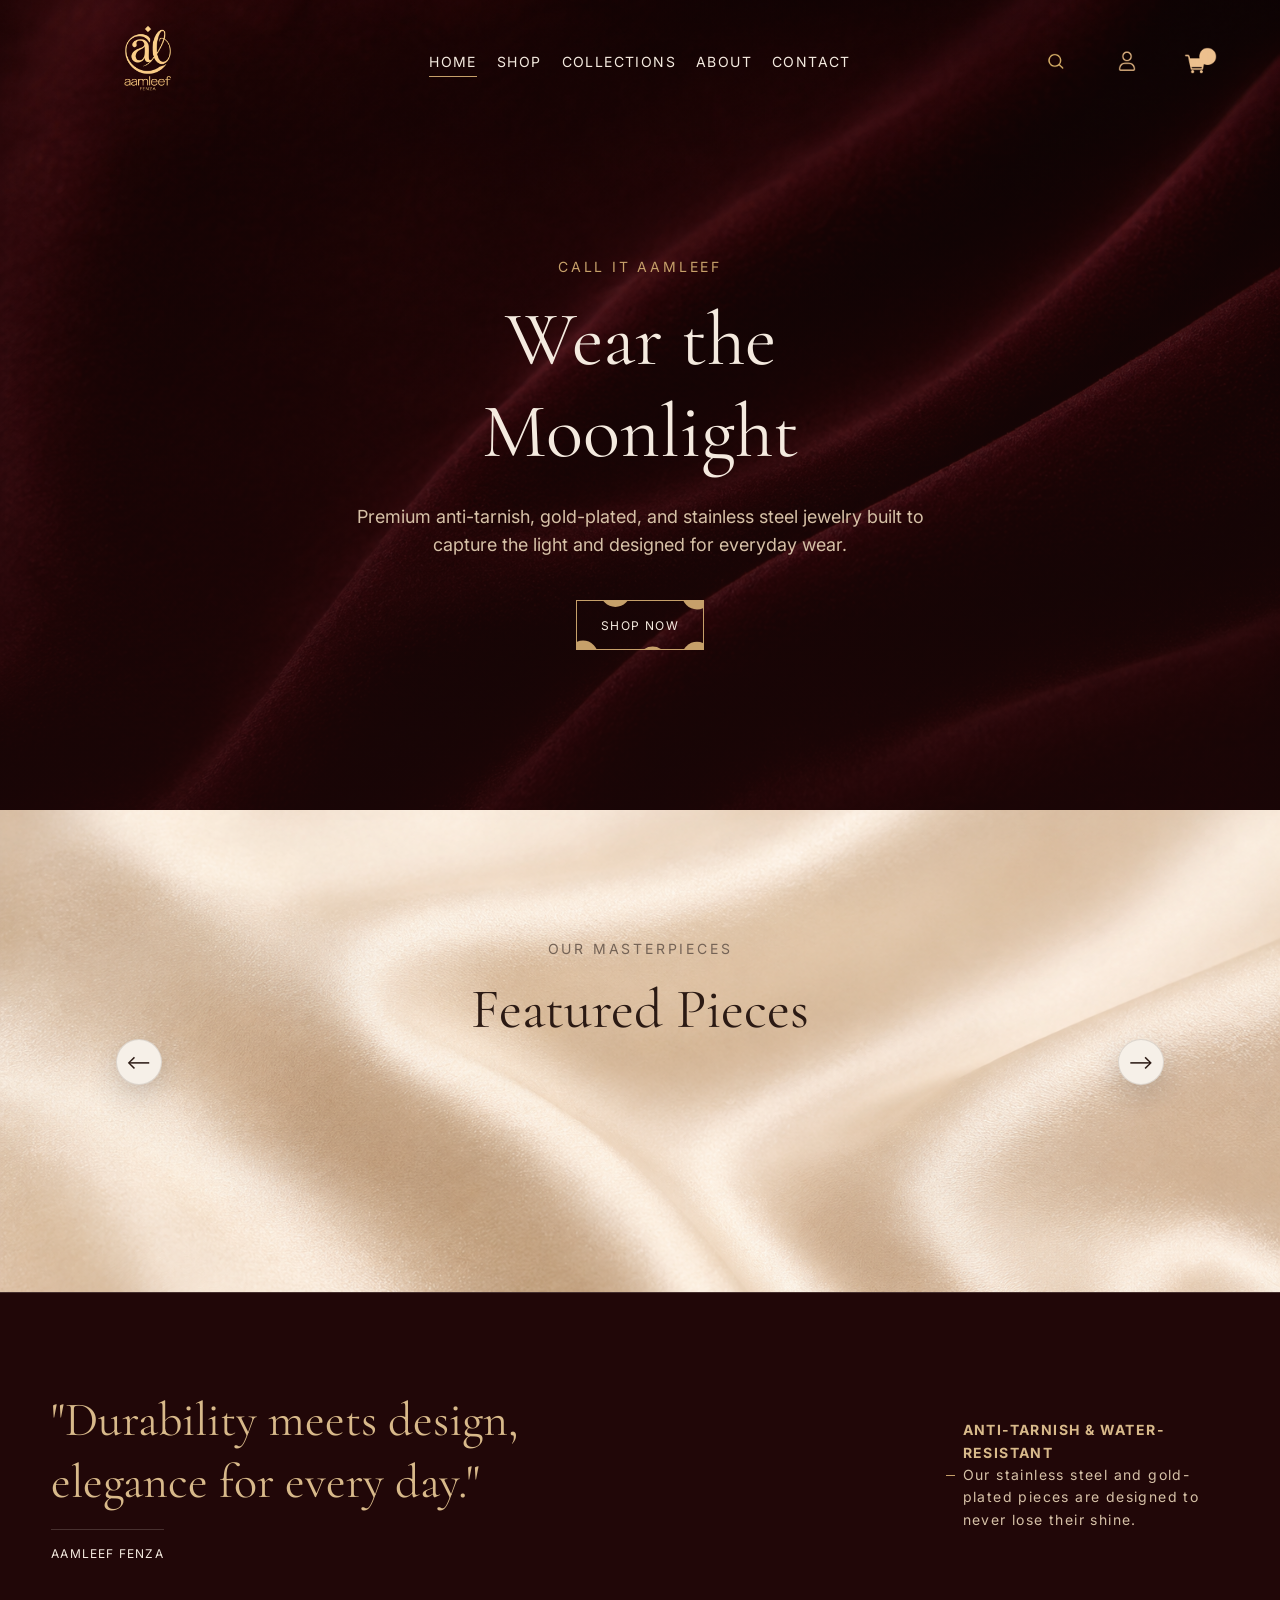
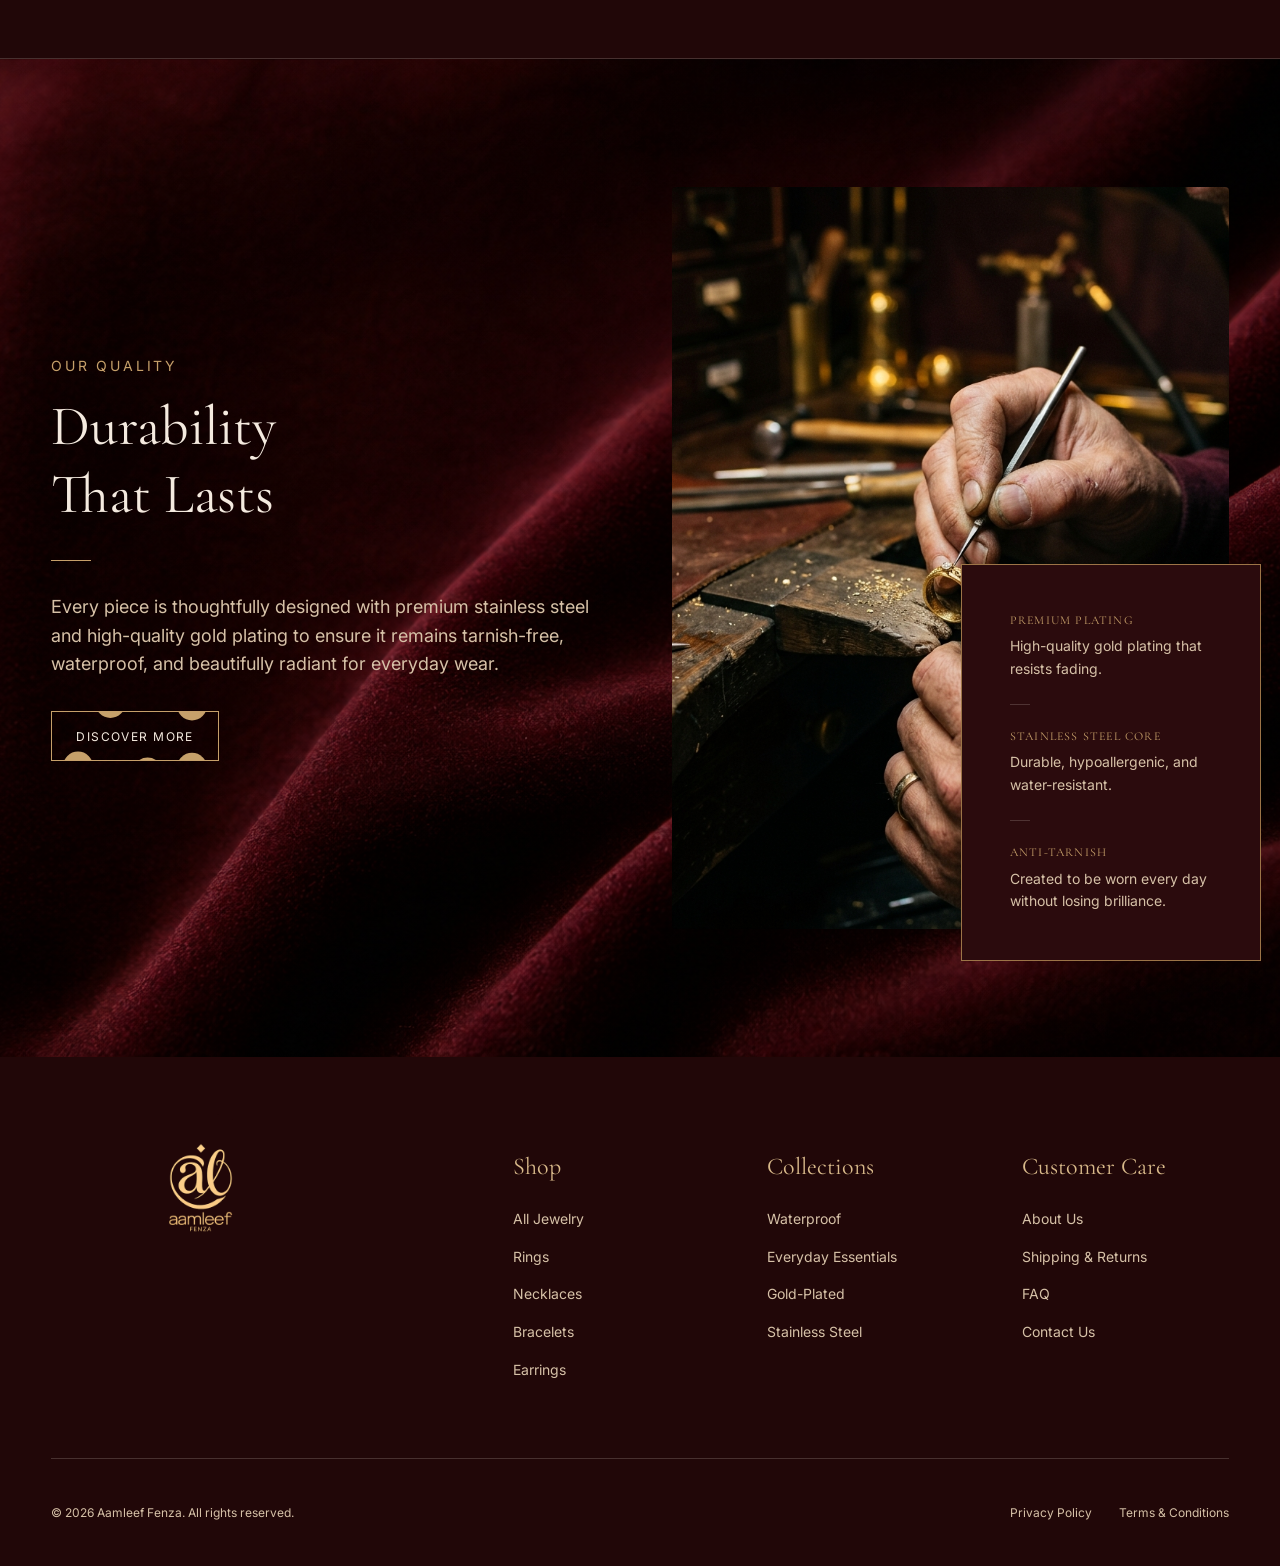
==== commit a7186020: "colelctions added" ====
--- a/index.html
+++ b/index.html
@@ -114,88 +114,49 @@
                 </div>
             </section>
 
-            <section class="featured-collection">
-                <div class="container">
+            <section class="featured-collection" style="position: relative; overflow: hidden;">
+                <div class="container" style="position: relative;">
+                    
                     <div class="section-header reveal">
-                        <span class="eyebrow" style="color: var(--text-muted-dark);">Our Favorites</span>
-                        <h2>Featured Collection</h2>
-                    </div>
-                    <div class="carousel-grid">
-                        <shopify-list-context type="product" query="products" first="8">
+                        <span class="eyebrow" style="color: var(--text-muted-dark);">Our Masterpieces</span>
+                        <h2>Featured Pieces</h2>
+                    </div>
+
+                    <button class="slider-nav-btn nav-btn-left" aria-label="Slide Left" onclick="scrollFeaturedRow(-1)">&#10229;</button>
+                    <button class="slider-nav-btn nav-btn-right" aria-label="Slide Right" onclick="scrollFeaturedRow(1)">&#10230;</button>
+
+                    <div id="featured-products-row" class="featured-row-carousel">
+                        <shopify-list-context type="product" query="products" first="12">
                             <template>
-                                <div class="product-card reveal is-visible">
-                                    <div class="product-image-wrapper" style="position: relative;">
+                                <div class="product-card reveal is-visible dynamic-clickable-card"
+                                    shopify-attr--data-title="product.title"
+                                    shopify-attr--data-price="product.selectedOrFirstAvailableVariant.price.amount"
+                                    shopify-attr--data-handle="product.handle"
+                                    onclick="window.location.href = 'product.html?handle=' + this.getAttribute('shopify-attr--data-handle');"
+                                    style="cursor: pointer;">
+                                    
+                                    <div class="product-image-wrapper" style="position: relative; overflow: hidden; margin-bottom: 0.75rem;">
                                         <shopify-media query="product.selectedOrFirstAvailableVariant.image"
+                                            class="catalog-main-media-target"
                                             style="width: 100%; height: 100%; object-fit: cover; display: block; aspect-ratio: 1; border-radius: 8px;"></shopify-media>
-                                        <button shopify-attr--data-handle="product.handle"
-                                            onclick="window.location.href = 'product.html?handle=' + this.getAttribute('data-handle')"
-                                            class="btn btn--dark"
-                                            style="position: absolute; bottom: 20px; left: 50%; transform: translateX(-50%); width: calc(100% - 40px); opacity: 0; transition: opacity 0.3s; z-index: 10;"><span></span><span></span><span></span><span></span><span></span><span>Buy now</span>
-                                                </span></button>
                                     </div>
-                                    <h3 class="product-title" style="margin-top: 1rem;"><shopify-data
-                                            query="product.title"></shopify-data></h3>
-                                    <p class="product-price"><shopify-money
-                                            query="product.selectedOrFirstAvailableVariant.price"></shopify-money></p>
+                                    
+                                    <div class="product-card__meta-details">
+                                        <span class="product-card__category"><shopify-data query="product.vendor"></shopify-data></span>
+                                        <h3 class="product-card__title" style="margin-top: 0.25rem;">
+                                            <shopify-data query="product.title"></shopify-data>
+                                        </h3>
+                                        <p class="product-card__price">
+                                            <shopify-money query="product.selectedOrFirstAvailableVariant.price"></shopify-money>
+                                        </p>
+                                    </div>
                                 </div>
                             </template>
                         </shopify-list-context>
                     </div>
-                    <style>
-                        .carousel-grid {
-                            display: flex;
-                            overflow-x: auto;
-                            scroll-snap-type: x mandatory;
-                            gap: 2rem;
-                            padding-bottom: 2rem;
-                            /* Firefox elegant scrollbar */
-                            scrollbar-width: thin;
-                            scrollbar-color: var(--gold) rgba(43, 26, 20, 0.04);
-                        }
-
-                        /* WebKit (Chrome, Safari, Edge) elegant scrollbar */
-                        .carousel-grid::-webkit-scrollbar {
-                            height: 6px;
-                            /* Small, thin, and unobtrusive */
-                        }
-
-                        .carousel-grid::-webkit-scrollbar-track {
-                            background: rgba(43, 26, 20, 0.04);
-                            /* Very faint dark track to match the cream background */
-                            border-radius: 10px;
-                        }
-
-                        .carousel-grid::-webkit-scrollbar-thumb {
-                            background: var(--gold);
-                            border-radius: 10px;
-                        }
-
-                        .carousel-grid::-webkit-scrollbar-thumb:hover {
-                            background: var(--gold-deep);
-                        }
-
-                        .carousel-grid>shopify-list-context {
-                            display: contents;
-                        }
-
-                        .carousel-grid .product-card {
-                            flex: 0 0 320px;
-                            scroll-snap-align: start;
-                        }
-
-                        @media (max-width: 768px) {
-                            .carousel-grid .product-card {
-                                flex: 0 0 260px;
-                            }
-                        }
-
-                        .product-card:hover .product-image-wrapper button {
-                            opacity: 1 !important;
-                        }
-                    </style>
+
                 </div>
             </section>
-
             <section class="quote-strip">
                 <div class="container quote-strip__inner">
                     <blockquote class="reveal">
--- a/assets/css/style.css
+++ b/assets/css/style.css
@@ -1984,4 +1984,692 @@
   .product-info summary {
     justify-content: center;
   }
+}
+/* Lock down the disabled state for out-of-stock items */
+.product-card__buy-btn[disabled] {
+  pointer-events: none !important; /* Disables all clicking, hovering, and tap actions completely */
+  border-color: var(--border-dark) !important;
+  cursor: not-allowed !important;
+}
+
+/* Hide the "Buy Now" text when the item is disabled */
+.product-card__buy-btn[disabled] span:last-child {
+  visibility: hidden !important;
+}
+
+/* Inject the "STOCK OUT" message neatly over the disabled button overlay */
+.product-card__buy-btn[disabled]::after {
+  content: "STOCK OUT";
+  position: absolute;
+  left: 50%;
+  top: 50%;
+  transform: translate(-50%, -50%);
+  font-family: var(--font-body);
+  font-weight: 600;
+  font-size: var(--fs-xs);
+  letter-spacing: 0.12em;
+  color: var(--text-muted-dark);
+  z-index: 5;
+}
+/* --- Product Interactive UI Overrides --- */
+.qty-selector input::-webkit-outer-spin-button,
+.qty-selector input::-webkit-inner-spin-button {
+  -webkit-appearance: none;
+  margin: 0;
+}
+
+@media (max-width: 480px) {
+  /* On extremely small mobile phones, stack the row layout into clean full blocks */
+  .purchase-controls__row-top {
+    flex-direction: column !important;
+    gap: 0.75rem !important;
+  }
+  
+  .qty-selector {
+    justify-content: space-between;
+    width: 100% !important;
+  }
+}
+
+/* Ensure the smaller related cards align smoothly */
+.related-products-section .product-card {
+  height: 100%;
+  display: flex;
+  flex-direction: column;
+  justify-content: space-between;
+}
+/* --- High-End Luxury Button Animations & Layer Fix --- */
+.custom-luxury-btn {
+  position: relative !important;
+  overflow: hidden !important;
+  transition: all 0.4s cubic-bezier(0.25, 1, 0.5, 1) !important;
+  z-index: 1 !important;
+}
+
+/* Ensure text elements float cleanly on top of expanding background bubbles */
+.custom-luxury-btn span:last-child {
+  position: relative !important;
+  z-index: 5 !important;
+  display: block !important;
+  transition: color 0.35s ease !important;
+}
+
+/* Elite Hover Animations */
+.custom-luxury-btn:hover {
+  transform: translateY(-2px) scale(1.02);
+  box-shadow: 0 8px 24px rgba(33, 7, 8, 0.15);
+  border-color: var(--gold-deep) !important;
+}
+
+/* Dynamic Pressed Click Effect */
+.custom-luxury-btn:active {
+  transform: translateY(1px) scale(0.99);
+  transition: all 0.1s ease !important;
+}
+
+/* Sync text color states when bubble triggers fill updates */
+.custom-luxury-btn:hover span:last-child {
+  color: var(--bg-cream) !important;
+}
+.add-to-cart-wide-btn:hover span:last-child {
+  color: var(--gold-soft) !important;
+}
+/* --- Enhance Product Page Price Readability --- */
+.product-info .price {
+  font-family: var(--font-display) !important;
+  font-size: 2.5rem !important; /* Significantly larger */
+  font-weight: 500 !important;  /* Adds just enough thickness to stand out clearly */
+  letter-spacing: 0.05em !important; /* Luxury spacing */
+  color: var(--text-dark) !important;
+  margin-bottom: 2rem !important;
+}
+/* --- Mobile Product Page Layout Reordering --- */
+/* --- Global Product Page Layout Reordering (Desktop & Mobile) --- */
+.product-info {
+  display: flex !important;
+  flex-direction: column !important;
+}
+
+/* 1. Pull the interactive quantity & payment buttons right up below the price */
+.product-info .product-purchase-controls {
+  order: 2 !important;
+  margin-top: 1.5rem !important;
+  margin-bottom: 2rem !important;
+}
+
+/* 2. Drop the long description bullets completely underneath the main buying deck */
+.product-info .desc {
+  order: 3 !important;
+  margin-top: 1rem !important;
+  margin-bottom: 2rem !important;
+}
+
+/* 3. Ensure the Shipping & Delivery accordion wraps up neatly at the absolute bottom */
+.product-info > div[style*="border-top"] {
+  order: 4 !important;
+}
+
+/* --- Keep the Mobile-Only Centering Rules Intact --- */
+@media (max-width: 768px) {
+  .product-info {
+    text-align: center !important;
+    align-items: center !important;
+  }
+
+  .product-info span.eyebrow,
+  .product-info h1,
+  .product-info .price {
+    text-align: center !important;
+    margin-left: auto !important;
+    margin-right: auto !important;
+  }
+
+  .product-info .product-purchase-controls {
+    margin-left: auto !important;
+    margin-right: auto !important;
+    width: 100% !important;
+  }
+
+  .product-info .desc {
+    text-align: center !important;
+    margin-left: auto !important;
+    margin-right: auto !important;
+  }
+
+  .product-info .desc ul,
+  .product-info .desc ol {
+    display: inline-block !important;
+    text-align: left !important;
+    padding-left: 1.2rem !important;
+    margin: 0 auto !important;
+  }
+}
+/* --- Tighten Spacing Between Product Title and Price --- */
+.product-info h1 {
+  margin-bottom: 0.25rem !important; /* Reduces the space underneath the title */
+  line-height: 1.1 !important; /* Prevents the invisible text box from being too tall */
+}
+
+.product-info .price {
+  margin-top: 0 !important; /* Completely removes the default browser paragraph gap */
+}
+/* --- Fix Recommendations Grid Buttons on Hover --- */
+#related-catalog-grid .product-card .btn {
+  position: relative !important;
+  overflow: hidden !important;
+  display: inline-flex !important;
+  align-items: center !important;
+  justify-content: center !important;
+  transform: none !important; /* Strips general layout shifts */
+  transition: background-color 0.3s ease, border-color 0.3s ease !important;
+}
+
+/* Force the internal text to lock dead-center inside the button borders */
+#related-catalog-grid .product-card .btn span:last-child {
+  position: absolute !important;
+  left: 50% !important;
+  top: 50% !important;
+  transform: translate(-50%, -50%) !important;
+  width: 100% !important;
+  text-align: center !important;
+  z-index: 5 !important;
+}
+
+/* Elegant low-profile luxury scale just for the card frame on hover */
+#related-catalog-grid .product-card:hover .btn {
+  border-color: var(--gold-deep) !important;
+  background-color: var(--text-dark) !important;
+}
+
+#related-catalog-grid .product-card:hover .btn span:last-child {
+  color: var(--bg-cream) !important;
+}
+/* --- Mobile View: Compact 2-Column Recommendations Grid --- */
+@media (max-width: 768px) {
+  #related-catalog-grid {
+    grid-template-columns: repeat(2, 1fr) !important; /* Forces a neat 2-column grid instead of stacking */
+    gap: 1rem !important; /* Tighter luxury spacing between cards */
+    padding: 0 0.5rem;
+  }
+
+  /* Scale down the text elements so they fit beautifully side-by-side */
+  #related-catalog-grid .product-card h4 {
+    font-size: 0.85rem !important; /* Smaller, sharper product titles */
+    margin-top: 0.5rem !important;
+  }
+
+  #related-catalog-grid .product-card p {
+    font-size: 0.75rem !important; /* Slightly smaller price tag text */
+    margin-bottom: 0.5rem !important;
+  }
+
+  /* Make the buttons a bit more low-profile on mobile layouts */
+  #related-catalog-grid .product-card .btn {
+    min-height: 32px !important;
+    font-size: 0.6rem !important;
+    width: 90% !important;
+  }
+}
+/* --- Mobile View: Perfect Center Alignment Stack --- */
+@media (max-width: 768px) {
+  /* Center the container text flow */
+  .product-info {
+    text-align: center !important;
+    align-items: center !important;
+  }
+
+  /* Center the brand name, title, and price fields */
+  .product-info span.eyebrow,
+  .product-info h1,
+  .product-info .price {
+    text-align: center !important;
+    margin-left: auto !important;
+    margin-right: auto !important;
+  }
+
+  /* Center the purchase buttons block */
+  .product-info .product-purchase-controls {
+    margin-left: auto !important;
+    margin-right: auto !important;
+    width: 100% !important;
+  }
+
+  /* Center the description text block and its bullet alignment */
+  .product-info .desc {
+    text-align: center !important;
+    margin-left: auto !important;
+    margin-right: auto !important;
+  }
+
+  /* Remove classic left-bullet indents so lists center up gracefully */
+  .product-info .desc ul,
+  .product-info .desc ol {
+    display: inline-block !important;
+    text-align: left !important; /* Keeps bullet text readable while the block itself is centered */
+    padding-left: 1.2rem !important; 
+    margin: 0 auto !important;
+  }
+}
+/* --- Catalog Grid Multi-Image Interaction UI --- */
+.dynamic-clickable-card {
+  cursor: pointer !important;
+  position: relative;
+}
+
+/* Base Arrow Overlays */
+.card-nav-arrow {
+  position: absolute !important;
+  top: 50% !important;
+  transform: translateY(-50%) scale(0.9);
+  background: rgba(246, 240, 232, 0.85) !important; /* Soft luxury cream overlay */
+  color: var(--text-dark) !important;
+  width: 36px;
+  height: 36px;
+  border-radius: 50%;
+  display: flex !important;
+  align-items: center;
+  justify-content: center;
+  font-size: 0.9rem;
+  font-weight: 600;
+  z-index: 15;
+  opacity: 0; /* Hidden by default on standard page loads */
+  transition: opacity 0.3s ease, transform 0.3s ease, background-color 0.2s ease !important;
+  box-shadow: var(--shadow-soft);
+}
+
+.arrow-left { left: 12px; }
+.arrow-right { right: 12px; }
+
+/* Desktop Interaction: Reveal Navigation Dots/Arrows smoothly on Card Hover */
+@media (min-width: 769px) {
+  .dynamic-clickable-card:hover .card-nav-arrow {
+    opacity: 1;
+    transform: translateY(-50%) scale(1);
+  }
+}
+
+/* Mobile View Adjustments: Permanently reveal lower profile controls for touch targets */
+@media (max-width: 768px) {
+  .card-nav-arrow {
+    opacity: 0.85;
+    width: 32px;
+    height: 32px;
+    font-size: 0.75rem;
+    background: rgba(246, 240, 232, 0.95) !important;
+  }
+  .arrow-left { left: 6px; }
+  .arrow-right { right: 6px; }
+}
+
+.card-nav-arrow:hover {
+  background: var(--bg-dark) !important;
+  color: var(--text-light) !important;
+}
+/* --- Mobile Product Page: Edge-to-Edge Gallery & Carousel Styling --- */
+@media (max-width: 768px) {
+  /* 1. Force the main product detail section wrapper to drop side padding restrictions */
+  .product-detail-section {
+    padding-left: 0 !important;
+    padding-right: 0 !important;
+  }
+
+  .product-detail-section .container {
+    width: 100% !important;
+    max-width: 100% !important;
+  }
+
+  /* Keep your text breadcrumbs neatly padded away from raw edges */
+  .product-detail-section .breadcrumbs {
+    padding: 0 1.5rem !important;
+  }
+
+  /* 2. Strip container caps on the gallery gallery block so it bleeds edge-to-edge */
+  .product-gallery {
+    max-width: 100% !important;
+    width: 100% !important;
+    margin: 0 !important;
+  }
+
+  .gallery-main {
+    width: 100% !important;
+    max-width: 100% !important;
+    aspect-ratio: 1 / 1 !important; /* Perfect uniform square filling full viewport width */
+    border-radius: 0 !important; /* Removes corner clipping for a clean bleed look */
+  }
+
+  .gallery-main img,
+  #main-product-image {
+    border-radius: 0 !important;
+  }
+
+  /* 3. Center and beautifully style the pagination indicator dots underneath the edge-to-edge view */
+ /* --- Elegant Mini-Image Previews Under Mobile Carousel --- */
+  .gallery-thumbs {
+    display: flex !important;
+    justify-content: center !important;
+    gap: 0.5rem !important;
+    padding: 0 1rem !important;
+    margin-top: 1rem !important;
+  }
+
+  .gallery-thumbs button {
+    width: 48px !important;       /* Clean, low-profile thumbnail width */
+    height: 48px !important;      /* Perfect compact height */
+    border-radius: 4px !important; /* Premium slight corner smoothing */
+    border: 1px solid var(--border-dark) !important;
+    background: var(--bg-cream-2) !important;
+    opacity: 0.4;                 /* Fades out non-active images subtly */
+    padding: 0 !important;
+    overflow: hidden !important;
+    transition: opacity 0.3s ease, border-color 0.3s ease, transform 0.3s ease !important;
+  }
+
+  /* RE-ACTIVATE IMAGE PREVIEWS: Bring back the image rendering track */
+  .gallery-thumbs button img {
+    display: block !important;    /* Overrides the previous hiding rule cleanly */
+    width: 100% !important;
+    height: 100% !important;
+    object-fit: cover !important;
+  }
+
+  /* Highlight state for the currently active/visible carousel frame */
+  .gallery-thumbs button.active {
+    opacity: 1 !important;        /* Lights up fully to highlight choice */
+    border-color: var(--gold) !important;
+    transform: scale(1.05);
+  }
+
+  /* 4. Keep your brand context descriptive titles and buy menus perfectly aligned inside side gutters */
+  .product-info {
+    padding-left: 1.5rem !important;
+    padding-right: 1.5rem !important;
+  }
+}
+/* --- Mobile View: Override Variant Form Elements to Horizontal --- */
+@media (max-width: 768px) {
+  /* Target the shadow host container form directly */
+  shopify-variant-selector::part(form) {
+    display: flex !important;
+    flex-direction: column !important; /* Stack option blocks vertically, but layouts inside go row */
+    align-items: center !important;
+    width: 100% !important;
+  }
+
+  /* Force option rows (like Color selections) to snap side-by-side */
+  shopify-variant-selector::part(radio-group) {
+    display: flex !important;
+    flex-direction: row !important;
+    flex-wrap: wrap !important;
+    justify-content: center !important;
+    align-items: center !important;
+    gap: 1rem !important; /* Premium luxury spacing between swatches */
+    width: 100% !important;
+    margin: 0 auto !important;
+  }
+
+  /* Ensure individual circular swatches or labels align neatly in a row */
+  shopify-variant-selector::part(radio-label) {
+    display: inline-flex !important;
+    margin: 0 !important; /* Removes the vertical block margins breaking rows */
+  }
+}
+/* --- Force All Shopify Variant Options Into a Horizontal Row --- */
+@media (max-width: 768px) {
+  /* Force the main custom element container to display as a row alignment block */
+  shopify-variant-selector {
+    display: block !important;
+    width: 100% !important;
+    margin: 1rem auto !important;
+    text-align: center !important;
+  }
+
+  /* Break the inner shadow DOM alignment restrictions by targeting all slotted inputs globally */
+  shopify-variant-selector * {
+    display: inline-flex !important;
+    flex-direction: row !important;
+    align-items: center !important;
+    justify-content: center !important;
+    gap: 0.5rem !important; /* Balanced luxury gaps between option elements */
+  }
+
+  /* Reset layout constraints on labels so they don't break horizontal flow */
+  shopify-variant-selector label,
+  shopify-variant-selector::part(label) {
+    display: block !important;
+    width: 100% !important;
+    text-align: center !important;
+    margin-bottom: 0.5rem !important;
+  }
+
+  /* Snap individual choice options side-by-side */
+  shopify-variant-selector::part(radio-group) {
+    display: flex !important;
+    flex-direction: row !important;
+    flex-wrap: wrap !important;
+    justify-content: center !important;
+    align-items: center !important;
+    gap: 0.75rem !important;
+    width: 100% !important;
+  }
+
+  shopify-variant-selector::part(radio-label) {
+    display: inline-flex !important;
+    margin: 0 !important; /* Strips out the vertical pushing offsets entirely */
+  }
+}
+/* --- High-End Boxed Catalog Grid with Hover Movements & Left-Aligned Text --- */
+.product-card {
+  background: #fbf7f1 url('../images/bg-creme.png') center/cover !important; /* Restores background textures */
+  color: var(--text-dark) !important;
+  border: 1px solid rgba(43, 26, 20, 0.08) !important; /* Restores the card enclosure lines */
+  padding-bottom: 1.5rem !important; /* Restores original bottom padding */
+  text-align: left !important; /* Changes text alignment to left-aligned */
+  display: flex !important;
+  flex-direction: column !important;
+  justify-content: space-between !important;
+  height: 100%;
+  transition: transform 0.35s ease, box-shadow 0.35s ease !important; /* Brings back card animation transitions */
+}
+
+/* Brings back the elegant lift-up animation when hovering over a card */
+.product-card:hover {
+  transform: translateY(-6px) !important;
+  box-shadow: var(--shadow-soft) !important;
+}
+
+/* Restores the inner image spacing structure box */
+.product-image-wrapper {
+  position: relative !important;
+  aspect-ratio: 4/5 !important;
+  overflow: hidden !important;
+  background: var(--bg-cream-2) !important;
+  margin-bottom: 1.5rem !important;
+}
+
+.product-image-wrapper img {
+  transition: transform 0.8s ease !important;
+}
+
+/* Brings back the subtle image zoom effect when hovering over the card */
+.product-card:hover .product-image-wrapper img {
+  transform: scale(1.05) !important;
+}
+
+.product-card__meta-details {
+  padding: 0 1.25rem !important;       
+  display: flex !important;
+  flex-direction: column !important;
+  gap: 1px !important; /* Retains your tight vertical line nesting */
+  align-items: flex-start !important; /* Aligns items to the left inside the flexbox */
+}
+
+/* Category Eyebrow Line Styled Left-Aligned */
+.product-card__category {
+  font-family: var(--font-body) !important;
+  font-size: 0.8rem !important;       
+  font-weight: 300 !important;
+  color: var(--text-muted-dark) !important;
+  text-transform: capitalize !important;
+  letter-spacing: 0 !important;
+  display: block !important;
+  line-height: 1.2 !important;
+  margin-bottom: 2px !important;
+}
+
+/* Luxury Serif Product Title Left-Aligned (Cormorant Garamond) */
+.product-card__title {
+  font-family: var(--font-display) !important; /* Matches your premium serif font look */
+  font-size: 1.35rem !important;      
+  font-weight: 400 !important;        /* Tailored weight, zero thick bolding */
+  color: var(--text-dark) !important;
+  margin: 0 !important;
+  line-height: 1.1 !important;
+  letter-spacing: 0.01em !important;
+}
+
+/* Balanced Luxury Price Tag Layout Left-Aligned */
+/* Fluid Luxury Price Tag Alignment */
+.product-card__price {
+  font-family: var(--font-display) !important; /* Matches title serif font */
+  font-size: 1.2rem !important;
+  font-weight: 400 !important;        
+  color: #110304 !important;          /* Changed from var(--text-dark) to a richer, darker luxury tone */
+  margin: 0 !important;
+  line-height: 1.2 !important;
+}
+/* --- Restored Buy Now Action CTA Button Layout --- */
+.product-card__buy-btn {
+  opacity: 1 !important;             
+  transform: none !important;         
+  position: relative !important;      
+  overflow: hidden !
+}
+/* --- High-End Active Collection Filter Sidebar Enhancements --- */
+.shop-link-list li {
+  list-style: none !important;
+  margin-bottom: 0.5rem !important;
+}
+
+.collection-filter-btn {
+  font-family: var(--font-body) !important;
+  font-size: 0.9rem !important;
+  font-weight: 400 !important;
+  color: var(--text-dark) !important;
+  display: block !important;
+  padding: 0.4rem 0 !important;
+  border-bottom: 1px solid transparent !important;
+  transition: all 0.3s cubic-bezier(0.25, 1, 0.5, 1) !important;
+}
+
+/* Hover and Active selection indicators */
+.collection-filter-btn:hover,
+.collection-filter-btn.active {
+  color: var(--gold-deep) !important;
+  padding-left: 0.35rem !important; /* Subtle elite slide indicator movement */
+  font-weight: 500 !important;
+}
+
+/* Ensure list structure wraps dynamically over any stacked elements */
+#dynamic-collection-menu {
+  padding-left: 0 !important;
+  margin-top: 1rem !important;
+}
+/* --- Dynamic Sidebar Filter Nav Styling Rules --- */
+#dynamic-collection-menu {
+  list-style: none !important;
+  padding-left: 0 !important;
+  margin: 1rem 0 0 0 !important;
+  display: flex !important;
+  flex-direction: column !important;
+  gap: 0.5rem !important;
+}
+
+.collection-filter-btn {
+  font-family: 'Inter', sans-serif !important;
+  font-size: 0.9rem !important;
+  font-weight: 300 !important;
+  color: var(--text-dark) !important;
+  display: block !important;
+  padding: 0.35rem 0 !important;
+  transition: all 0.3s cubic-bezier(0.25, 1, 0.5, 1) !important;
+  text-transform: capitalize !important;
+}
+
+.collection-filter-btn:hover,
+.collection-filter-btn.active {
+  color: var(--gold-deep) !important;
+  font-weight: 500 !important;
+  padding-left: 4px !important;
+}
+/* --- Horizontal Product Slider Matrix Configuration --- */
+.featured-row-carousel {
+  display: flex !important;
+  flex-direction: row !important;
+  overflow-x: auto !important;
+  scroll-snap-type: x mandatory !important;
+  scroll-behavior: smooth !important;
+  gap: 2rem !important;
+  padding: 1rem 0.5rem 2.5rem 0.5rem !important;
+  scrollbar-width: none !important; /* Conceals raw scrollbars on Firefox */
+}
+
+/* Conceals default scroll tracks on Chrome, Safari, and Opera frameworks */
+.featured-row-carousel::-webkit-scrollbar {
+  display: none !important;
+}
+
+.featured-row-carousel > shopify-list-context {
+  display: contents !important;
+}
+
+/* Lock down width sizes to keep items beautifully structured side-by-side */
+.featured-row-carousel .product-card {
+  flex: 0 0 300px !important;
+  scroll-snap-align: start !important;
+  box-sizing: border-box !important;
+}
+
+/* Floating Navigation Action Arrows */
+.slider-nav-btn {
+  position: absolute !important;
+  top: 55% !important;
+  transform: translateY(-50%) scale(1) !important;
+  background: var(--bg-cream) !important;
+  color: var(--text-dark) !important;
+  border: 1px solid var(--border-dark) !important;
+  width: 46px !important;
+  height: 46px !important;
+  border-radius: 50% !important;
+  display: inline-flex !important;
+  align-items: center !important;
+  justify-content: center !important;
+  font-size: 1.2rem !important;
+  z-index: 25 !important;
+  box-shadow: var(--shadow-soft) !important;
+  transition: all 0.3s cubic-bezier(0.25, 1, 0.5, 1) !important;
+}
+
+.nav-btn-left { left: -24px; }
+.nav-btn-right { right: -24px; }
+
+.slider-nav-btn:hover {
+  background: var(--bg-dark) !important;
+  color: var(--text-light) !important;
+  border-color: var(--bg-dark) !important;
+  transform: translateY(-50%) scale(1.05) !important;
+}
+
+/* Mobile responsive adjustments */
+@media (max-width: 1024px) {
+  .nav-btn-left { left: -10px; }
+  .nav-btn-right { right: -10px; }
+  .slider-nav-btn { width: 38px !important; height: 38px !important; font-size: 1rem !important; }
+}
+
+@media (max-width: 640px) {
+  .featured-row-carousel .product-card {
+    flex: 0 0 240px !important; /* Shifts scale down slightly on smaller devices */
+  }
+  .slider-nav-btn { display: none !important; } /* Lets touch swipe naturally on mobile screens */
+  .featured-row-carousel { scrollbar-width: none !important; }
 }
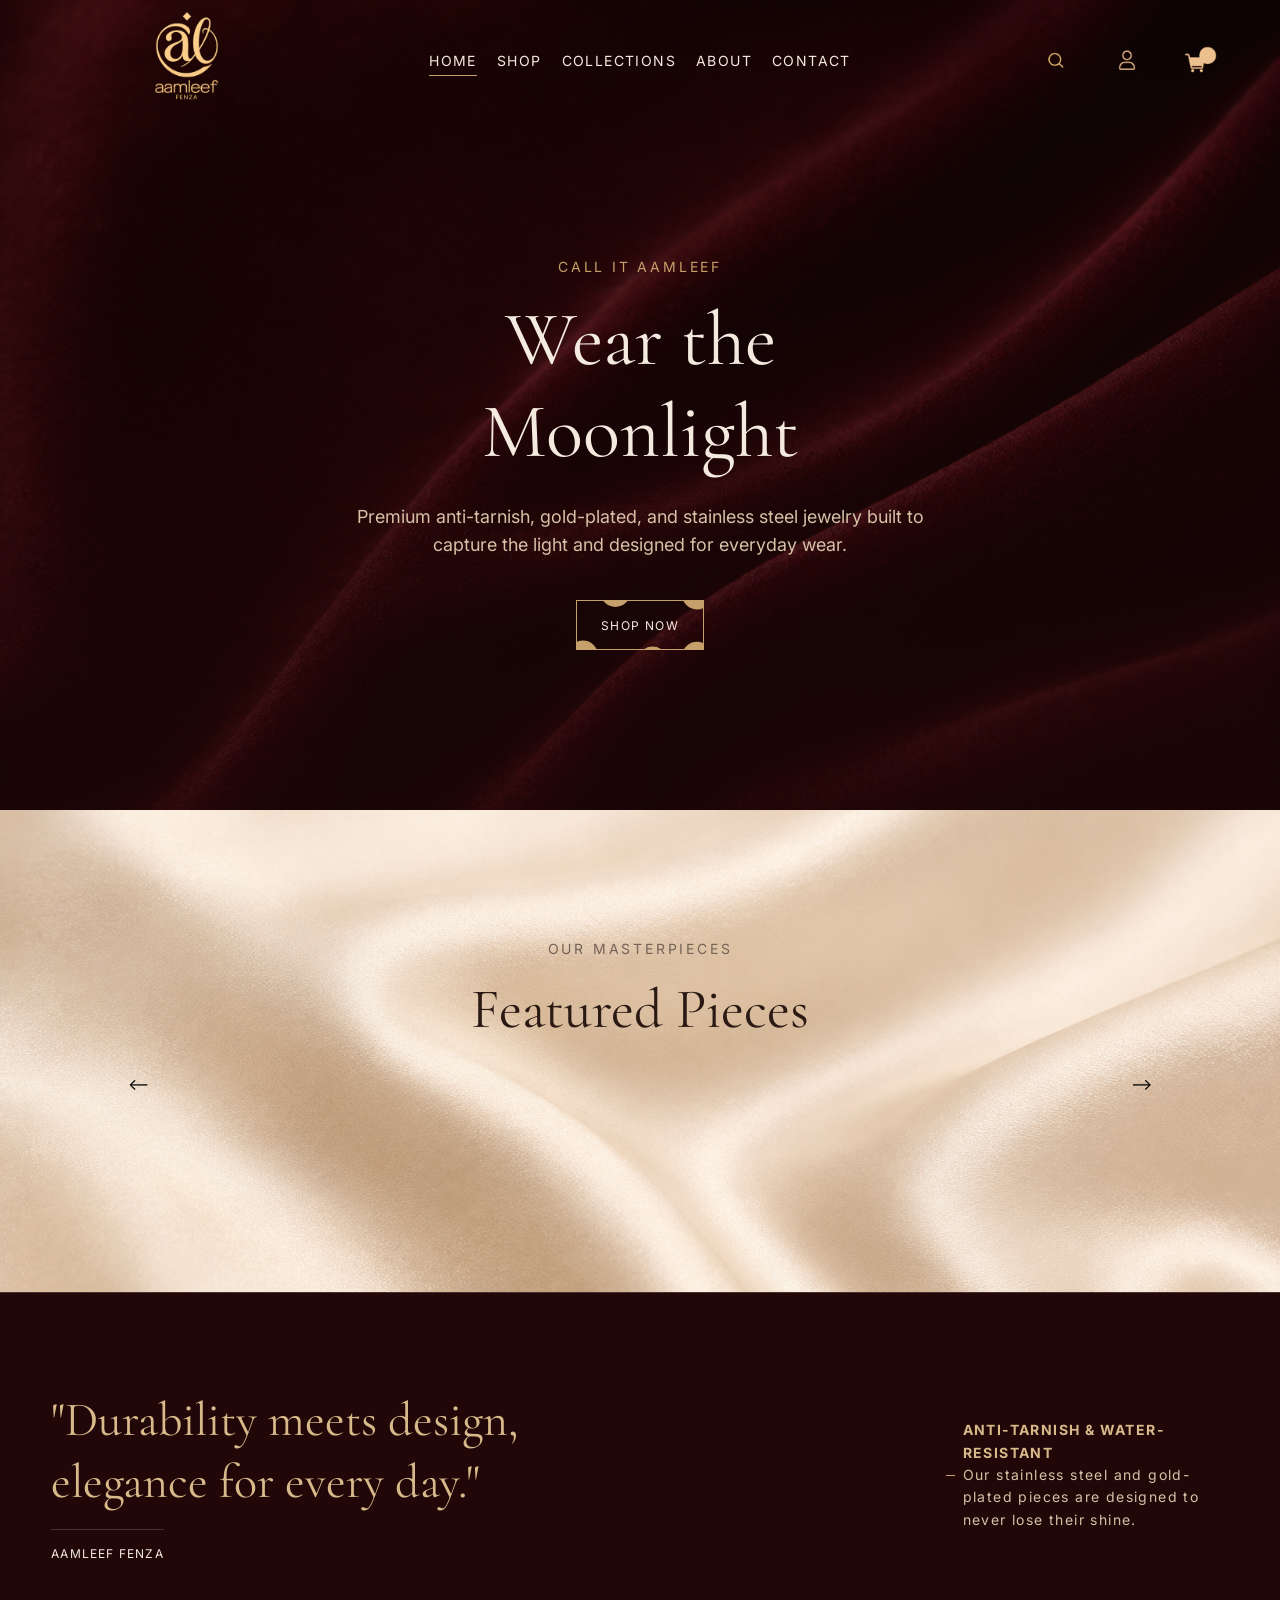
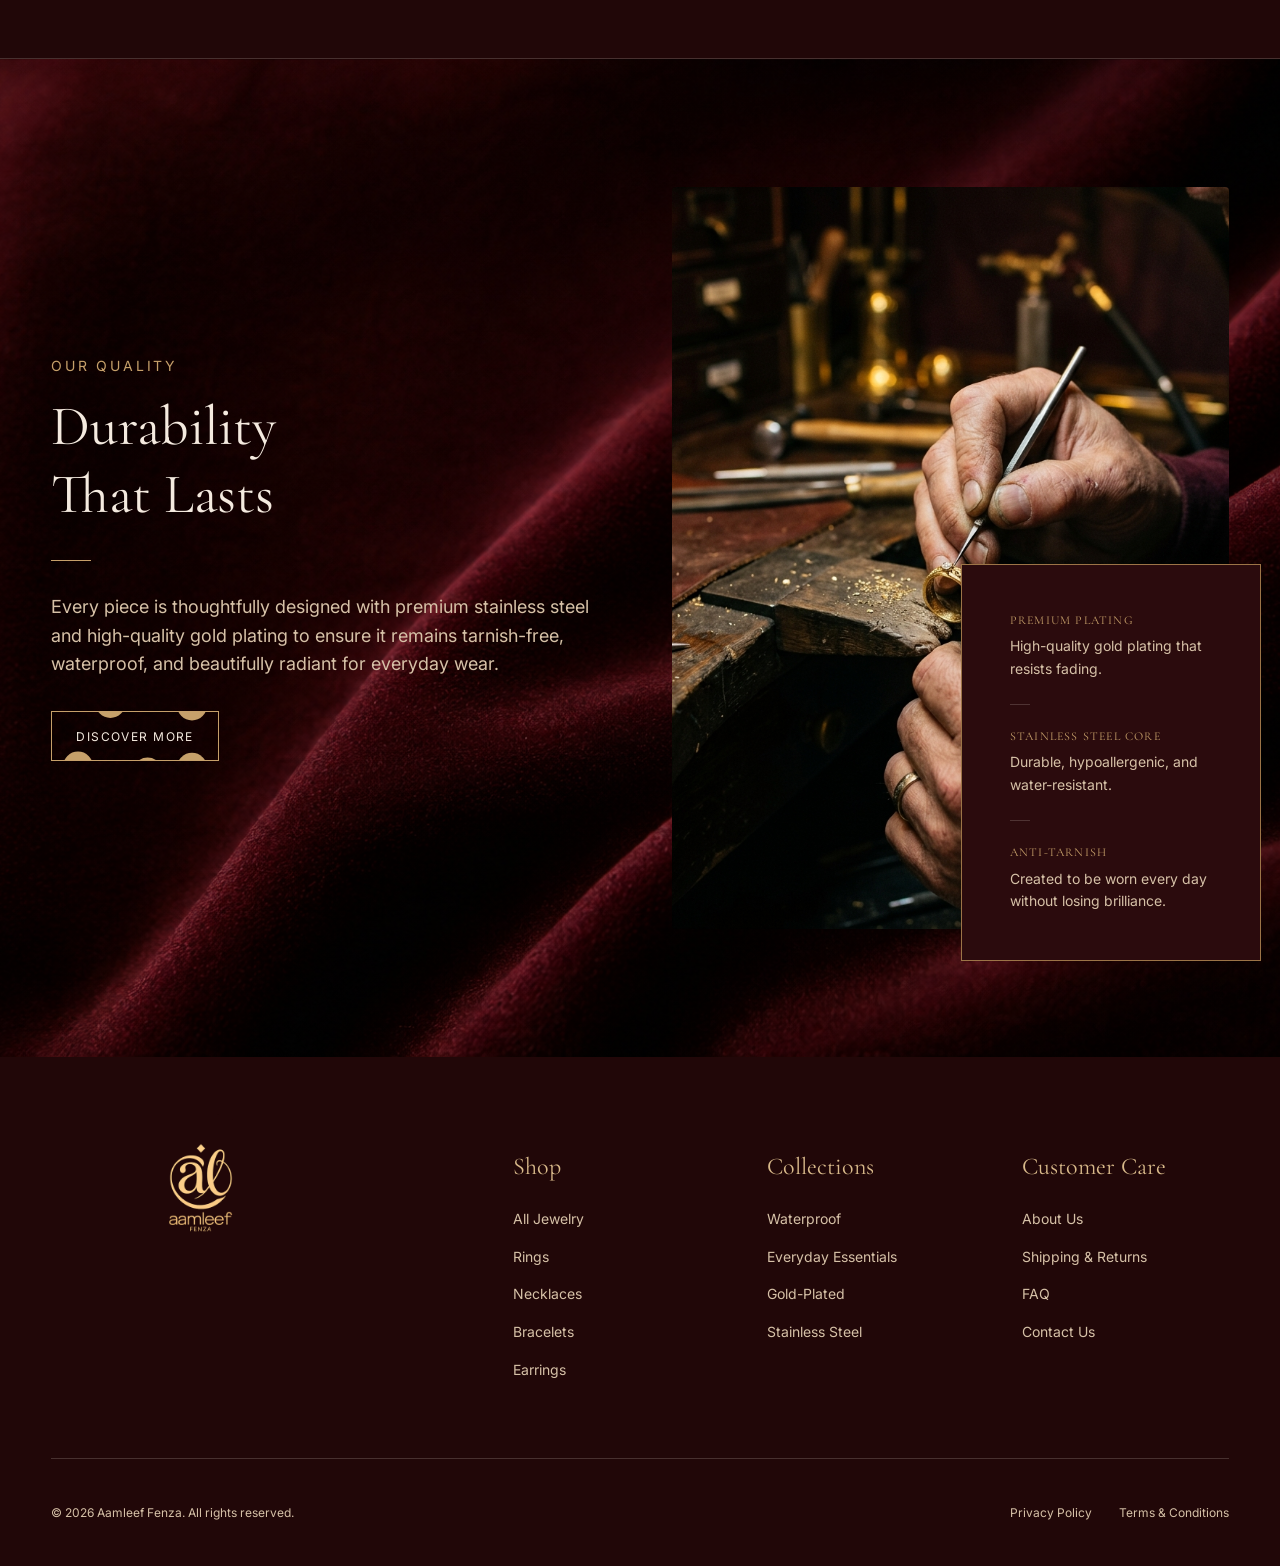
==== commit 293e98f6: "logo" ====
--- a/index.html
+++ b/index.html
@@ -132,8 +132,7 @@
                                     shopify-attr--data-title="product.title"
                                     shopify-attr--data-price="product.selectedOrFirstAvailableVariant.price.amount"
                                     shopify-attr--data-handle="product.handle"
-                                    onclick="window.location.href = 'product.html?handle=' + this.getAttribute('shopify-attr--data-handle');"
-                                    style="cursor: pointer;">
+                                    style="cursor:pointer;">
                                     
                                     <div class="product-image-wrapper" style="position: relative; overflow: hidden; margin-bottom: 0.75rem;">
                                         <shopify-media query="product.selectedOrFirstAvailableVariant.image"
--- a/assets/css/style.css
+++ b/assets/css/style.css
@@ -334,41 +334,41 @@
 
 /* Logo image — large on hero, shrinks when compact */
 .header-logo-img {
-  height: 96px;
+  height: 120px;
   width: auto;
-  margin: -10px 0;
-  transform: translateX(0);
+  margin: -25px 0;
+  transform: translateX(-10px);
   transition: height 0.45s ease, margin 0.45s ease, transform 0.45s ease;
 }
 
 @media (min-width: 1280px) {
   .header-logo-img {
-    height: 148px;
-    margin: -28px 0;
+    height: 200px;
+    margin: -55px 0;
     transform: translateX(-8px);
   }
 }
 
 @media (min-width: 900px) and (max-width: 1279px) {
   .header-logo-img {
-    height: 104px;
-    margin: -18px 0;
-    transform: translateX(-4px);
+    height: 180px;
+    margin: -50px 0;
+    transform: translateX(-12px);
   }
 }
 
 /* Compact logo: small on all screen sizes */
 /* Compact logo: properly shrink on scroll */
 .site-header.is-compact .header-logo-img {
-  height: 66px !important;
-  margin: -6px 0 !important;
-  transform: translateX(0) scale(0.9) !important;
+  height: 100px !important;
+  margin: -25px 0 !important;
+  transform: translateX(-10px) scale(0.9) !important;
 }
 
 @media (min-width: 1280px) {
   .site-header.is-compact .header-logo-img {
-    height: 100px !important;
-    margin: -10px 0 !important;
+    height: 150px !important;
+    margin: -30px 0 !important;
   }
 }
 
@@ -884,10 +884,6 @@
   text-align: center;
 }
 
-.product-card:hover {
-  transform: translateY(-6px);
-  box-shadow: var(--shadow-soft);
-}
 
 .product-image-wrapper {
   position: relative;
@@ -904,9 +900,6 @@
   transition: transform 0.8s ease;
 }
 
-.product-card:hover .product-image-wrapper img {
-  transform: scale(1.05);
-}
 
 .product-title {
   font-family: var(--font-display);
@@ -951,10 +944,6 @@
   }
 }
 
-.product-card:hover .btn {
-  opacity: 1;
-  transform: translateX(-50%) translateY(0);
-}
 
 /* Quote Strip */
 .quote-strip {
@@ -1835,22 +1824,89 @@
 
 /* Mobile UX Adjustments: Hide sidebars and make buttons static */
 /* --- Mobile View Adjustments --- */
+/* --- Mobile View Adjustments --- */
 @media (max-width: 768px) {
-  /* Hide the 'Browse' and 'Need Help?' sidebar boxes */
-  .shop-aside-card {
+  
+  /* 1. Hide ONLY the 'Need Help?' card so it doesn't clutter mobile */
+  .sidebar .shop-aside-card:last-child {
     display: none !important;
   }
 
-  /* Force the Buy Now button to sit flat and look perfectly aligned under text details */
- /* Force the Buy Now button to sit flat and contain its bubble animations */
-  .product-card__buy-btn {
-    opacity: 1 !important;
-    transform: none !important;
-    position: relative !important; /* This is the anchor that traps the bubbles inside the button borders! */
-    overflow: hidden !important;   /* Cuts off any bubble scaling outside the button edges */
-    width: 90% !important;
-    margin: 0.75rem auto 0 auto !important;
-    display: inline-flex !important;
+  /* 2. Reveal the 'Collections' filter card safely */
+  .sidebar .shop-aside-card:first-child {
+    display: block !important;
+    border: none !important;
+    padding: 0 !important;
+    margin-bottom: 0 !important;
+    width: 100%;
+  }
+
+  /* 3. Hide the bulky h3 titles and text paragraphs on mobile */
+  .sidebar h3, 
+  .sidebar .shop-aside-card:first-child p {
+    display: none !important;
+  }
+
+  /* 4. Transform the list into a premium horizontal swipe menu */
+  #dynamic-collection-menu {
+    display: flex !important;
+    flex-direction: row !important;
+    overflow-x: auto !important;
+    white-space: nowrap !important;
+    gap: 0.5rem !important;
+    padding: 0.5rem 1rem !important;
+    margin: 0 !important;
+    width: 100vw;
+    margin-left: calc(-50vw + 50%); /* Forces the row to bleed beautifully edge-to-edge */
+    -webkit-overflow-scrolling: touch;
+    scrollbar-width: none; /* Conceals scrollbar on Firefox */
+  }
+
+  #dynamic-collection-menu::-webkit-scrollbar {
+    display: none; /* Conceals scrollbar on Chrome/Safari */
+  }
+
+  #dynamic-collection-menu li {
+    margin-bottom: 0 !important;
+    display: inline-block !important;
+  }
+
+  /* 5. Turn links into luxury filter chips/pills */
+  .collection-filter-btn {
+    background: var(--bg-cream-2) !important;
+    border: 1px solid var(--border-dark) !important;
+    padding: 0.5rem 1.25rem !important;
+    border-radius: 40px !important;
+    font-size: 0.8rem !important;
+    letter-spacing: 0.05em !important;
+    transition: all 0.3s ease !important;
+  }
+
+  /* 6. Active/Selected chip state matching your luxury gold palette */
+  .collection-filter-btn.active {
+    background: var(--bg-dark) !important;
+    color: var(--text-light) !important;
+    border-color: var(--bg-dark) !important;
+    padding-left: 1.25rem !important; /* Overrides the desktop slide padding */
+    font-weight: 500 !important;
+  }
+}
+/* Fix grid layout ordering so sidebar stays on top of catalog on mobile */
+@media (max-width: 1023px) {
+  .shop-layout > .container {
+    display: flex !important;
+    flex-direction: column !important;
+    gap: 1.5rem !important;
+  }
+
+  .sidebar {
+    display: block !important;
+    width: 100% !important;
+    order: 1 !important;
+  }
+
+  .shop-main {
+    order: 2 !important;
   }
 }
 
@@ -1864,12 +1920,63 @@
 }
 
 /* Minimize the main product image size on mobile */
+/* ==========================================
+   FULL WIDTH MOBILE PRODUCT GALLERY
+   ========================================== */
 @media (max-width: 768px) {
+
+  /* Remove container padding around image */
+  .product-detail-section {
+    padding: 0 !important;
+  }
+
+  .product-detail-section .container {
+    width: 100% !important;
+    max-width: 100% !important;
+    padding: 0 !important;
+  }
+
+  .product-detail-grid {
+    gap: 1.5rem !important;
+  }
+
+  /* Full-width gallery */
   .product-gallery {
-    max-width: 320px;
-    /* Limits the size so it doesn't take over the screen */
-    margin: 0 auto;
-    /* Keeps the image and thumbnails perfectly centered */
+    width: 100vw !important;
+    max-width: 100vw !important;
+    margin: 0 !important;
+  }
+
+  .gallery-main {
+    width: 100vw !important;
+    max-width: 100vw !important;
+    aspect-ratio: auto !important;
+    border-radius: 0 !important;
+  }
+
+  .gallery-main shopify-media,
+  .gallery-main img {
+    width: 100% !important;
+    height: auto !important;
+    object-fit: cover !important;
+    border-radius: 0 !important;
+  }
+
+  /* Thumbnails */
+  .gallery-thumbs {
+    padding: 0 16px !important;
+    margin-top: 12px !important;
+    gap: 10px !important;
+  }
+
+  /* Product details section */
+  .product-info {
+    padding: 0 20px 24px !important;
+    text-align: center !important;
+  }
+
+  .breadcrumbs {
+    display: none !important;
   }
 }
 
@@ -2055,22 +2162,12 @@
 }
 
 /* Elite Hover Animations */
-.custom-luxury-btn:hover {
-  transform: translateY(-2px) scale(1.02);
-  box-shadow: 0 8px 24px rgba(33, 7, 8, 0.15);
-  border-color: var(--gold-deep) !important;
-}
-
-/* Dynamic Pressed Click Effect */
-.custom-luxury-btn:active {
-  transform: translateY(1px) scale(0.99);
-  transition: all 0.1s ease !important;
-}
+
+
+
 
 /* Sync text color states when bubble triggers fill updates */
-.custom-luxury-btn:hover span:last-child {
-  color: var(--bg-cream) !important;
-}
+
 .add-to-cart-wide-btn:hover span:last-child {
   color: var(--gold-soft) !important;
 }
@@ -2175,15 +2272,8 @@
   z-index: 5 !important;
 }
 
-/* Elegant low-profile luxury scale just for the card frame on hover */
-#related-catalog-grid .product-card:hover .btn {
-  border-color: var(--gold-deep) !important;
-  background-color: var(--text-dark) !important;
-}
-
-#related-catalog-grid .product-card:hover .btn span:last-child {
-  color: var(--bg-cream) !important;
-}
+
+
 /* --- Mobile View: Compact 2-Column Recommendations Grid --- */
 @media (max-width: 768px) {
   #related-catalog-grid {
@@ -2282,10 +2372,9 @@
 
 /* Desktop Interaction: Reveal Navigation Dots/Arrows smoothly on Card Hover */
 @media (min-width: 769px) {
-  .dynamic-clickable-card:hover .card-nav-arrow {
-    opacity: 1;
-    transform: translateY(-50%) scale(1);
-  }
+ .dynamic-clickable-card:hover .card-nav-arrow {
+    opacity: 1 !important;
+    transform: translateY(-50%) !important;
 }
 
 /* Mobile View Adjustments: Permanently reveal lower profile controls for touch targets */
@@ -2471,11 +2560,7 @@
   transition: transform 0.35s ease, box-shadow 0.35s ease !important; /* Brings back card animation transitions */
 }
 
-/* Brings back the elegant lift-up animation when hovering over a card */
-.product-card:hover {
-  transform: translateY(-6px) !important;
-  box-shadow: var(--shadow-soft) !important;
-}
+
 
 /* Restores the inner image spacing structure box */
 .product-image-wrapper {
@@ -2490,10 +2575,7 @@
   transition: transform 0.8s ease !important;
 }
 
-/* Brings back the subtle image zoom effect when hovering over the card */
-.product-card:hover .product-image-wrapper img {
-  transform: scale(1.05) !important;
-}
+
 
 .product-card__meta-details {
   padding: 0 1.25rem !important;       
@@ -2672,4 +2754,351 @@
   }
   .slider-nav-btn { display: none !important; } /* Lets touch swipe naturally on mobile screens */
   .featured-row-carousel { scrollbar-width: none !important; }
+}
+/* ==========================================================
+   PRODUCT CARD HOVER STABILITY FIX
+   ========================================================== */
+
+.product-card,
+.dynamic-clickable-card {
+    position: relative;
+    transform: translateZ(0);
+    backface-visibility: hidden;
+    will-change: auto;
+    transition:
+        box-shadow 0.3s ease,
+        border-color 0.3s ease;
+}
+
+/* NO CARD MOVEMENT */
+.product-card:hover,
+.dynamic-clickable-card:hover {
+    transform: none !important;
+}
+
+/* IMAGE STAYS STABLE */
+.product-image-wrapper img,
+.catalog-main-media-target,
+shopify-media {
+    transform: none !important;
+    transition: opacity 0.25s ease !important;
+}
+
+.product-card:hover .product-image-wrapper img {
+    transform: none !important;
+}
+
+/* BUTTON STAYS STABLE */
+.product-card:hover .btn,
+.product-card:hover .product-card__buy-btn {
+    transform: none !important;
+}
+
+/* REMOVE BUTTON JUMP */
+.custom-luxury-btn {
+    transform: none !important;
+    transition:
+        border-color 0.3s ease,
+        background-color 0.3s ease,
+        box-shadow 0.3s ease !important;
+}
+
+.custom-luxury-btn:hover {
+    transform: none !important;
+    border-color: var(--gold-deep) !important;
+    box-shadow: 0 8px 20px rgba(33,7,8,.12);
+}
+
+.custom-luxury-btn:active {
+    transform: none !important;
+    opacity: 0.95;
+}
+
+/* ARROWS STAY FIXED */
+.card-nav-arrow {
+    transform: translateY(-50%) !important;
+    transition:
+        opacity 0.3s ease,
+        background-color 0.3s ease,
+        color 0.3s ease !important;
+}
+
+.dynamic-clickable-card:hover .card-nav-arrow {
+    opacity: 1 !important;
+    transform: translateY(-50%) !important;
+}
+
+/* SHOPIFY MEDIA FIX */
+shopify-media,
+shopify-media img {
+    display: block;
+    width: 100%;
+    height: auto;
+}
+
+/* GPU FIX */
+.product-card *,
+.dynamic-clickable-card * {
+    backface-visibility: hidden;
+}
+.product-card {
+  transition: box-shadow 0.35s ease !important;
+}
+
+/* ===================================
+   LUXURY PRODUCT CARD HOVER EFFECT
+   =================================== */
+
+.product-card {
+    transition:
+        transform 0.35s cubic-bezier(0.25, 1, 0.5, 1),
+        box-shadow 0.35s cubic-bezier(0.25, 1, 0.5, 1),
+        border-color 0.35s ease !important;
+}
+
+.product-card:hover {
+    transform: translateY(-8px) !important;
+    box-shadow: 0 24px 50px rgba(20, 4, 4, 0.15) !important;
+    border-color: rgba(198,160,106,0.25) !important;
+}
+
+.product-image-wrapper {
+    overflow: hidden !important;
+}
+
+.product-image-wrapper img {
+    transition: transform 0.8s cubic-bezier(0.25, 1, 0.5, 1) !important;
+}
+
+.product-card:hover .product-image-wrapper img {
+    transform: scale(1.06) !important;
+}
+
+/* Title Accent */
+.product-card__title {
+    transition: color 0.3s ease !important;
+}
+
+.product-card:hover .product-card__title {
+    color: var(--gold-deep) !important;
+}
+
+/* Price Accent */
+.product-card__price {
+    transition: color 0.3s ease !important;
+}
+
+.product-card:hover .product-card__price {
+    color: var(--gold-deep) !important;
+}
+}
+/* ===================================
+   MOBILE FEATURED COLLECTION ROW
+   =================================== */
+
+@media (max-width: 768px) {
+
+  #featured-products-row,
+  .featured-row-carousel {
+    display: flex !important;
+    flex-direction: row !important;
+    flex-wrap: nowrap !important;
+    overflow-x: auto !important;
+    overflow-y: hidden !important;
+    gap: 1rem !important;
+    padding-bottom: 1rem !important;
+    scroll-snap-type: x mandatory;
+    -webkit-overflow-scrolling: touch;
+  }
+
+  #featured-products-row .product-card,
+  .featured-row-carousel .product-card {
+    flex: 0 0 220px !important;
+    width: 220px !important;
+    min-width: 220px !important;
+    scroll-snap-align: start;
+  }
+
+  #featured-products-row::-webkit-scrollbar,
+  .featured-row-carousel::-webkit-scrollbar {
+    display: none;
+  }
+}
+.featured-row-carousel .product-card,
+#featured-products-row .product-card {
+    display: flex !important;
+    flex-direction: column !important;
+    height: 100% !important;
+}
+
+.product-card__meta-details {
+    flex: 1 !important;
+}
+
+.product-card__title {
+    min-height: 72px !important;
+    display: flex !important;
+    align-items: center !important;
+    justify-content: center !important;
+    text-align: center !important;
+}
+/* FIX PRODUCT VARIANTS ON MOBILE */
+@media (max-width: 768px) {
+
+  shopify-variant-selector {
+    width: 100% !important;
+  }
+
+  shopify-variant-selector::part(form) {
+    display: flex !important;
+    flex-direction: column !important;
+    align-items: center !important;
+    gap: 1.5rem !important;
+  }
+
+  shopify-variant-selector::part(radio-group) {
+    display: flex !important;
+    flex-direction: row !important;
+    justify-content: center !important;
+    align-items: center !important;
+    flex-wrap: wrap !important;
+    gap: 10px !important;
+    width: 100% !important;
+  }
+
+  shopify-variant-selector::part(radio-label),
+  shopify-variant-selector::part(color-swatch) {
+    margin: 0 !important;
+  }
+}
+/* =========================
+   SOLD OUT OVERLAY
+   ========================= */
+
+/* Luxury Sold Out Badge */
+
+.sold-out-overlay {
+    display: none;
+    position: absolute;
+    top: 14px;
+    right: 14px;
+    z-index: 20;
+
+    padding: 0.55rem 0.9rem;
+
+    background: rgba(33, 7, 8, 0.88);
+    backdrop-filter: blur(10px);
+    -webkit-backdrop-filter: blur(10px);
+
+    border: 1px solid rgba(255,255,255,0.15);
+    border-radius: 999px;
+
+    color: #f6f0e8;
+    font-size: 0.68rem;
+    font-weight: 500;
+    letter-spacing: 0.18em;
+    text-transform: uppercase;
+
+    box-shadow:
+        0 4px 18px rgba(20,4,4,0.22),
+        inset 0 1px 0 rgba(255,255,255,0.08);
+
+    pointer-events: none;
+    transition: all 0.3s ease;
+}
+
+.product-card.sold-out .sold-out-overlay {
+    display: flex;
+    align-items: center;
+    justify-content: center;
+}
+
+.product-card.sold-out .sold-out-overlay {
+    display: block;
+}
+.product-stock-status {
+    display: none;
+}
+
+.product-stock-status.sold-out {
+    display: inline-flex !important;
+    align-items: center;
+    justify-content: center;
+
+    padding: 0.65rem 1.25rem;
+    margin: 0 0 1.5rem 0;
+
+    width: fit-content;
+    min-width: auto;
+
+    background: rgba(33,7,8,0.06);
+    border: 1px solid rgba(33,7,8,0.12);
+    border-radius: 999px;
+
+    color: var(--text-dark);
+    font-size: 0.75rem;
+    font-weight: 600;
+    letter-spacing: 0.18em;
+    text-transform: uppercase;
+
+    backdrop-filter: blur(6px);
+}
+/* ===========================
+   Back to Top Button
+   =========================== */
+
+.back-to-top{
+    position:fixed;
+    bottom:30px;
+    right:30px;
+
+    width:52px;
+    height:52px;
+
+    border:none;
+    border-radius:50%;
+
+    background:linear-gradient(135deg,#8B1E3F,#B8864A);
+    color:#fff;
+
+    font-size:22px;
+    cursor:pointer;
+
+    display:flex;
+    align-items:center;
+    justify-content:center;
+
+    box-shadow:0 12px 30px rgba(0,0,0,.25);
+
+    opacity:0;
+    visibility:hidden;
+
+    transform:translateY(20px);
+
+    transition:all .35s ease;
+
+    z-index:9999;
+}
+
+.back-to-top.show{
+    opacity:1;
+    visibility:visible;
+    transform:translateY(0);
+}
+
+.back-to-top:hover{
+    transform:translateY(-4px) scale(1.08);
+    box-shadow:0 18px 35px rgba(0,0,0,.35);
+}
+
+@media (max-width:768px){
+
+.back-to-top{
+    width:46px;
+    height:46px;
+    right:18px;
+    bottom:18px;
+    font-size:20px;
+}
+
 }
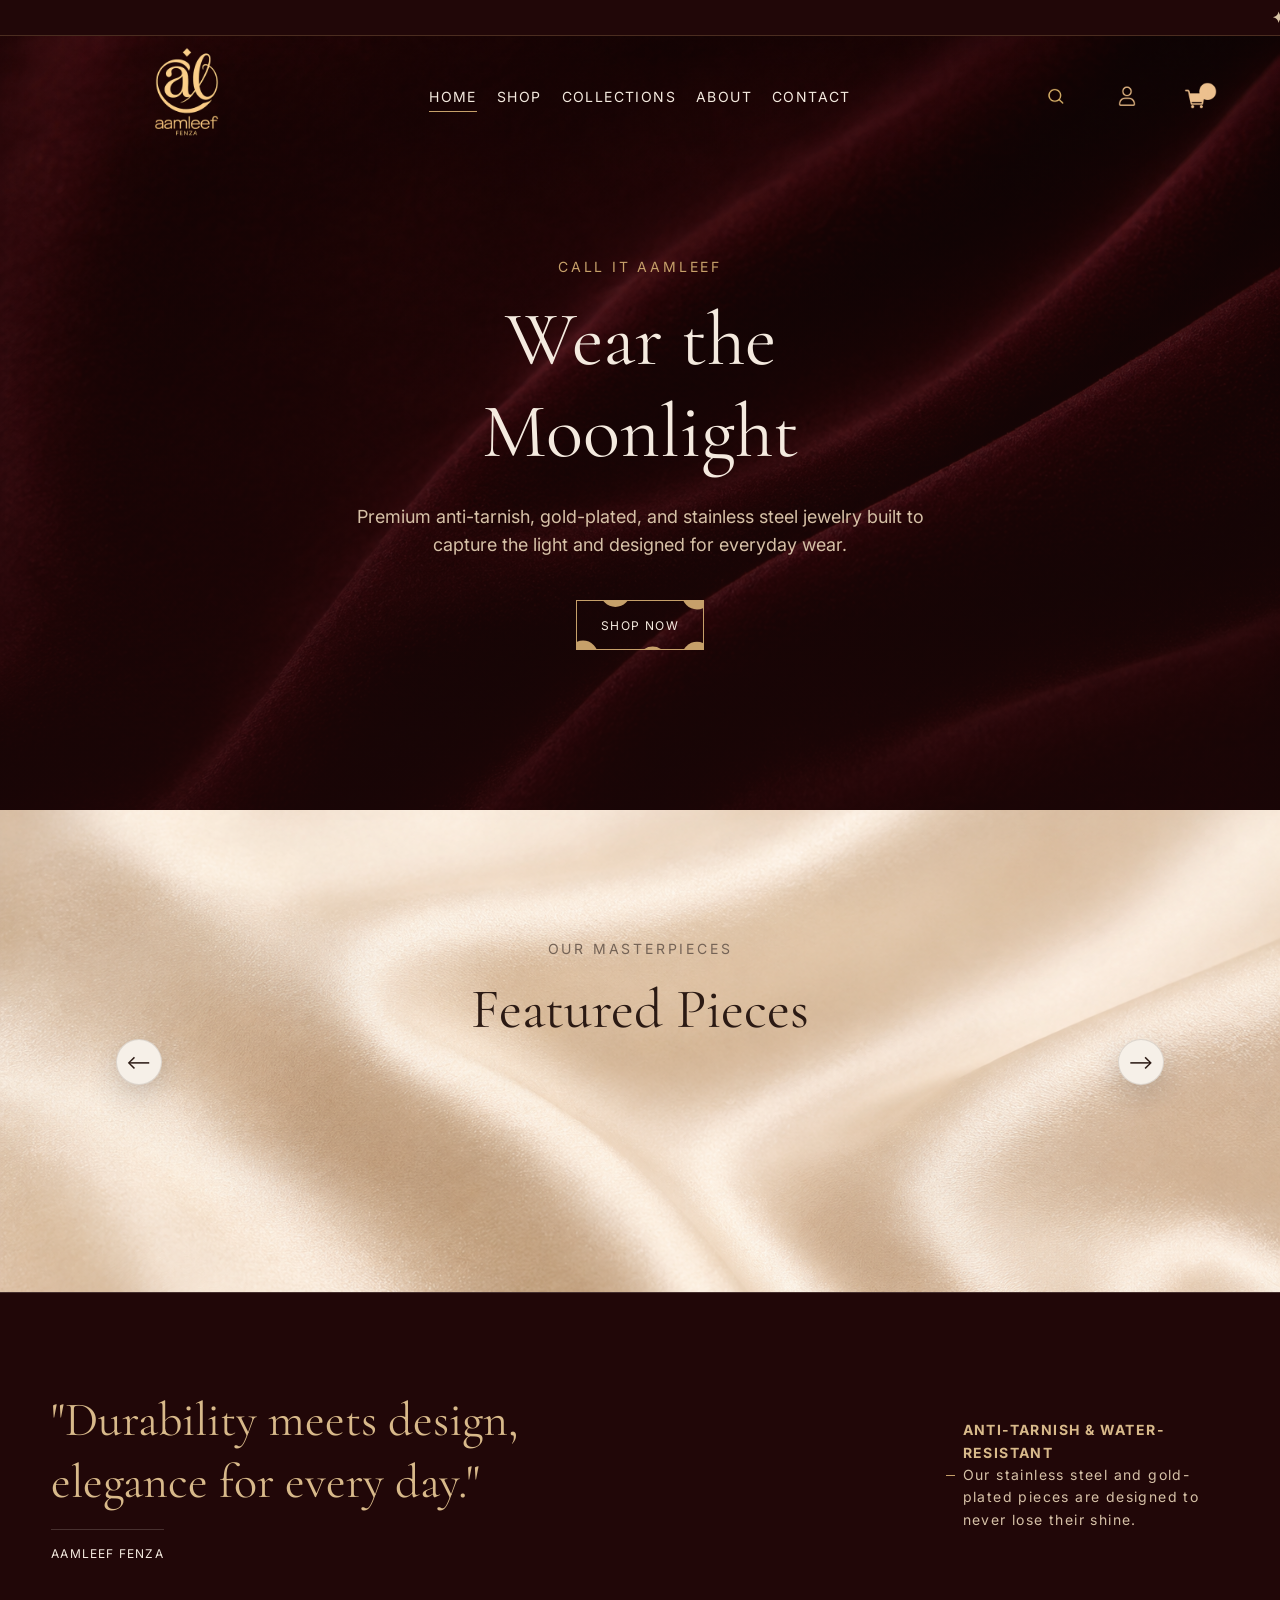
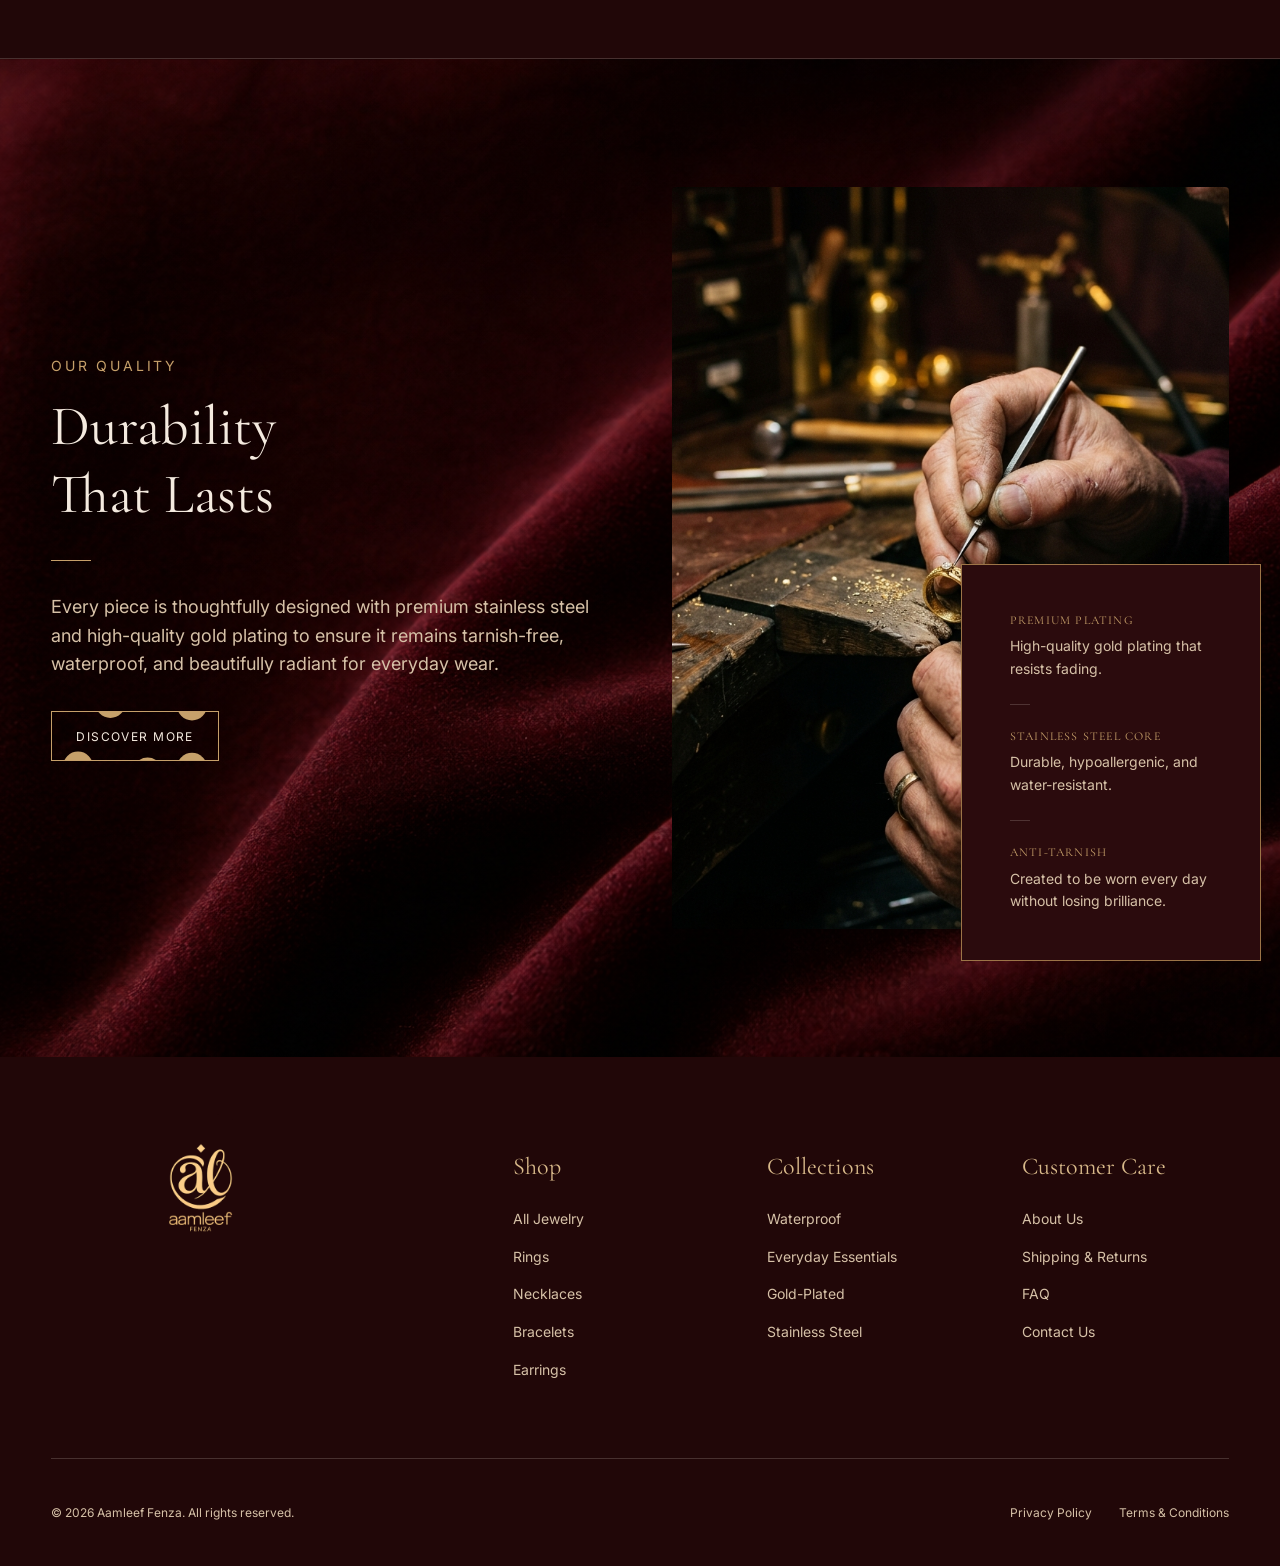
==== commit 4ac3c278: "announcement bar" ====
--- a/index.html
+++ b/index.html
@@ -18,6 +18,22 @@
 </head>
 
 <body>
+    <div class="announcement-bar">
+    <div class="announcement-track">
+        <span>
+            ✦ FREE DELIVERY ON ORDERS ABOVE ₹1,500 ✦ 
+            &emsp;&emsp;• ANTI-TARNISH JEWELLERY •
+            WATERPROOF •
+            HYPOALLERGENIC •
+            PREMIUM STAINLESS STEEL •&emsp;&emsp;&emsp;&emsp;&emsp;✦ FREE DELIVERY ON ORDERS ABOVE ₹1,500 ✦ 
+            &emsp;&emsp;• ANTI-TARNISH JEWELLERY •
+            WATERPROOF •
+            HYPOALLERGENIC •
+            PREMIUM STAINLESS STEEL •
+            
+        </span>
+    </div>
+</div>
     <shopify-store store-domain="2p1s8f-yx.myshopify.com" public-access-token="730fb496b29ebd0c38574b927925f703"
         country="US" language="en">
         <header class="site-header">
--- a/assets/css/style.css
+++ b/assets/css/style.css
@@ -3101,4 +3101,64 @@
     font-size:20px;
 }
 
-}+}
+/* Announcement Bar */
+
+.announcement-bar{
+    position: fixed;
+    top: 0;
+    left: 0;
+    width: 100%;
+    height: 36px;
+
+    background: var(--bg-dark);
+    border-bottom: 1px solid rgba(198,160,106,.25);
+
+    overflow: hidden;
+    z-index: 9999;
+}
+
+.announcement-track{
+    display: flex;
+    align-items: center;
+    height: 100%;
+    white-space: nowrap;
+}
+
+.announcement-track span{
+    display: inline-block;
+    padding-left: 100%;
+    animation: announcementScroll 35s linear infinite;
+
+    font-family: "Cormorant Garamond", serif;
+    font-size: 15px;
+    font-weight: 600;
+    letter-spacing: 1px;
+    color: #D8C3A5;
+}
+
+.announcement-track:hover span{
+    animation-play-state: paused;
+}
+.announcement-bar + shopify-store .site-header{
+    top:36px;
+}
+
+@keyframes announcementScroll{
+    from{transform:translateX(0);}
+    to{transform:translateX(-100%);}
+}
+@media (max-width:768px){
+
+    .announcement-bar + shopify-store .site-header{
+        top:36px;
+    }
+     .announcement-track span{
+        font-size:13px;
+    }
+
+}
+
+
+
+   
